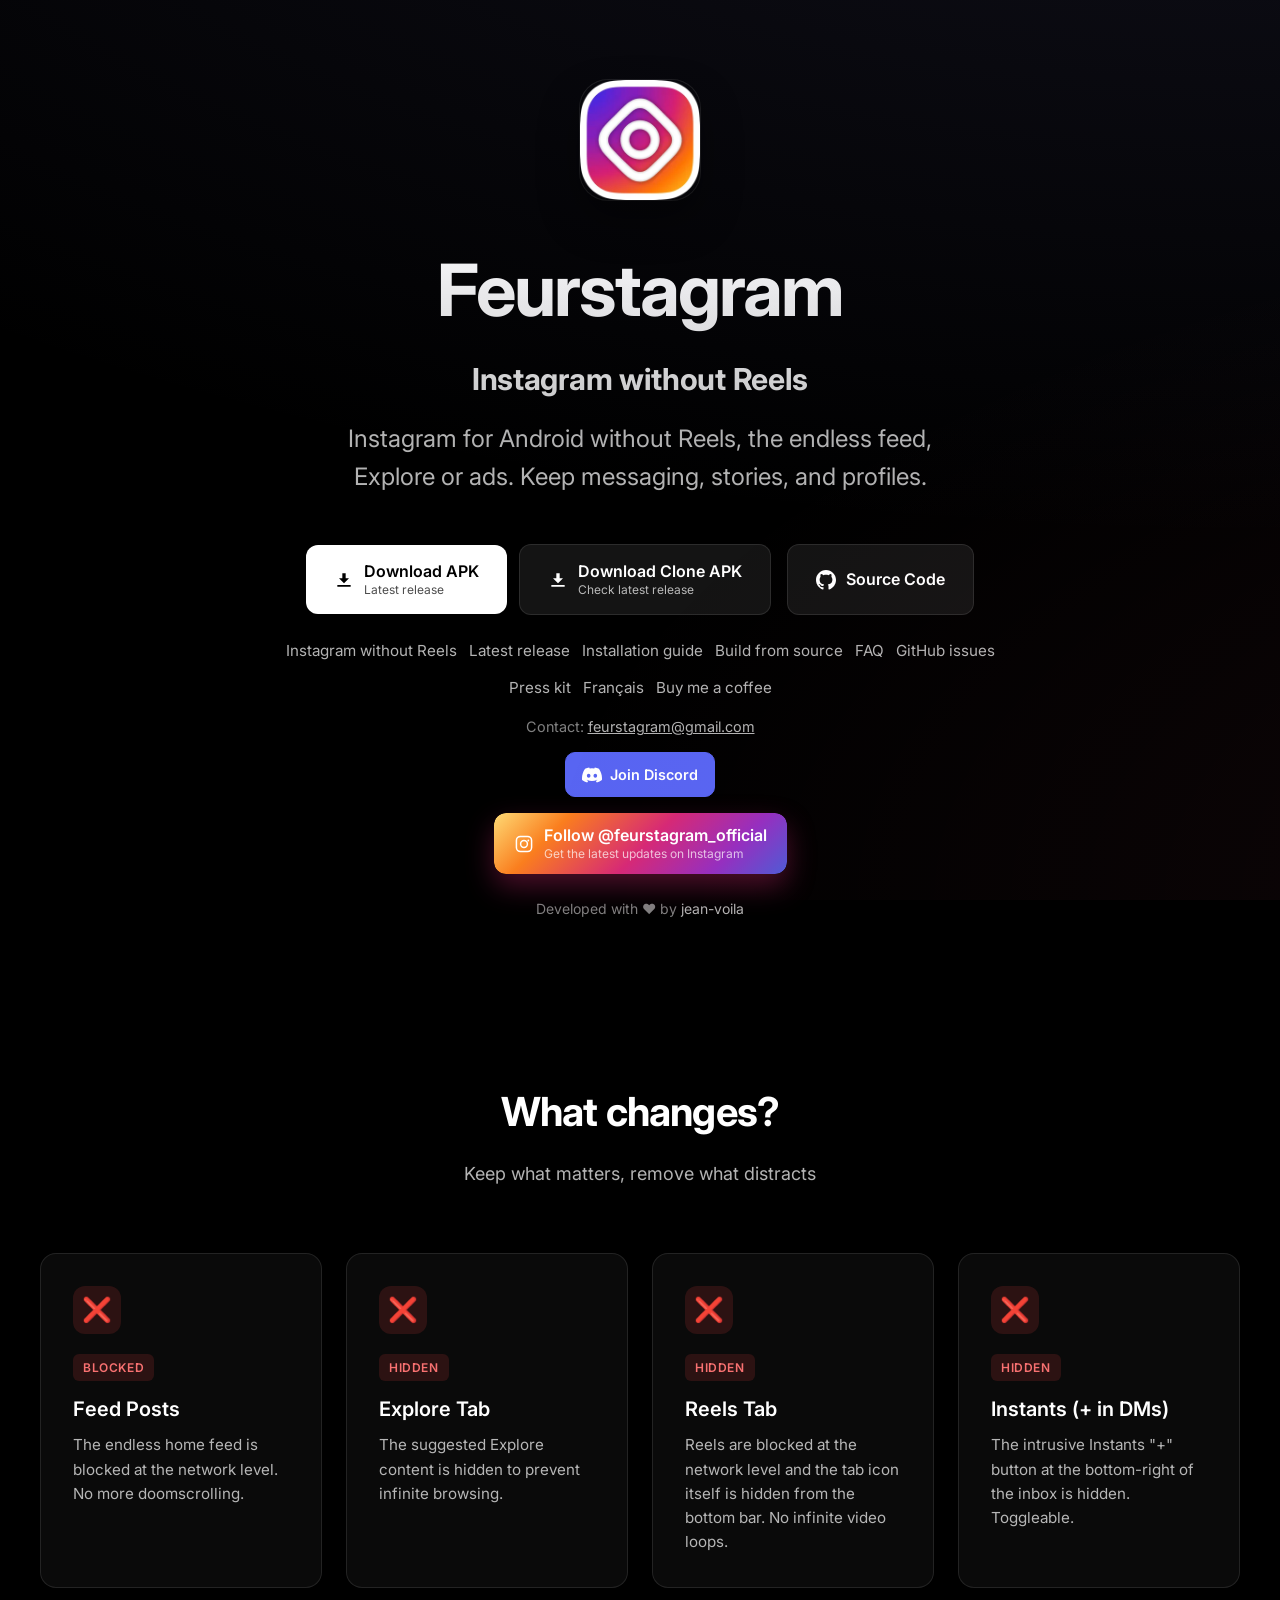
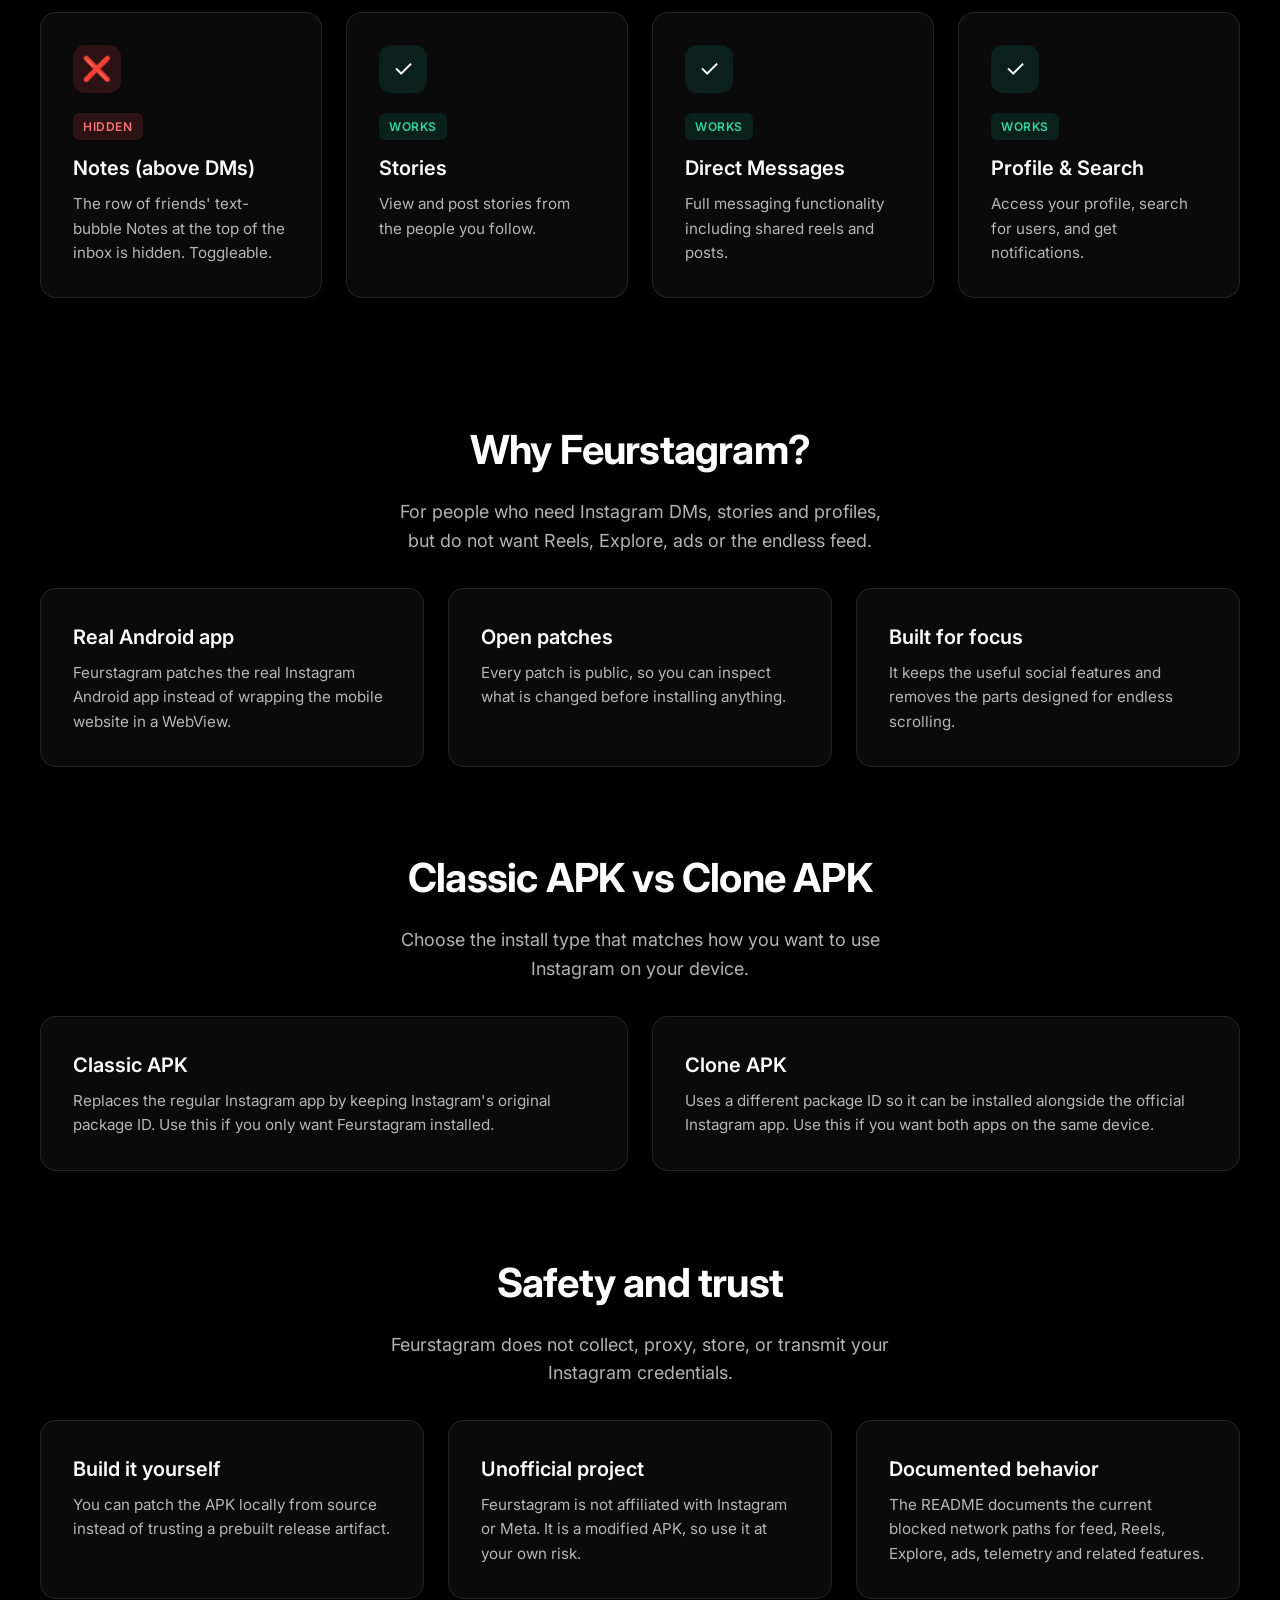
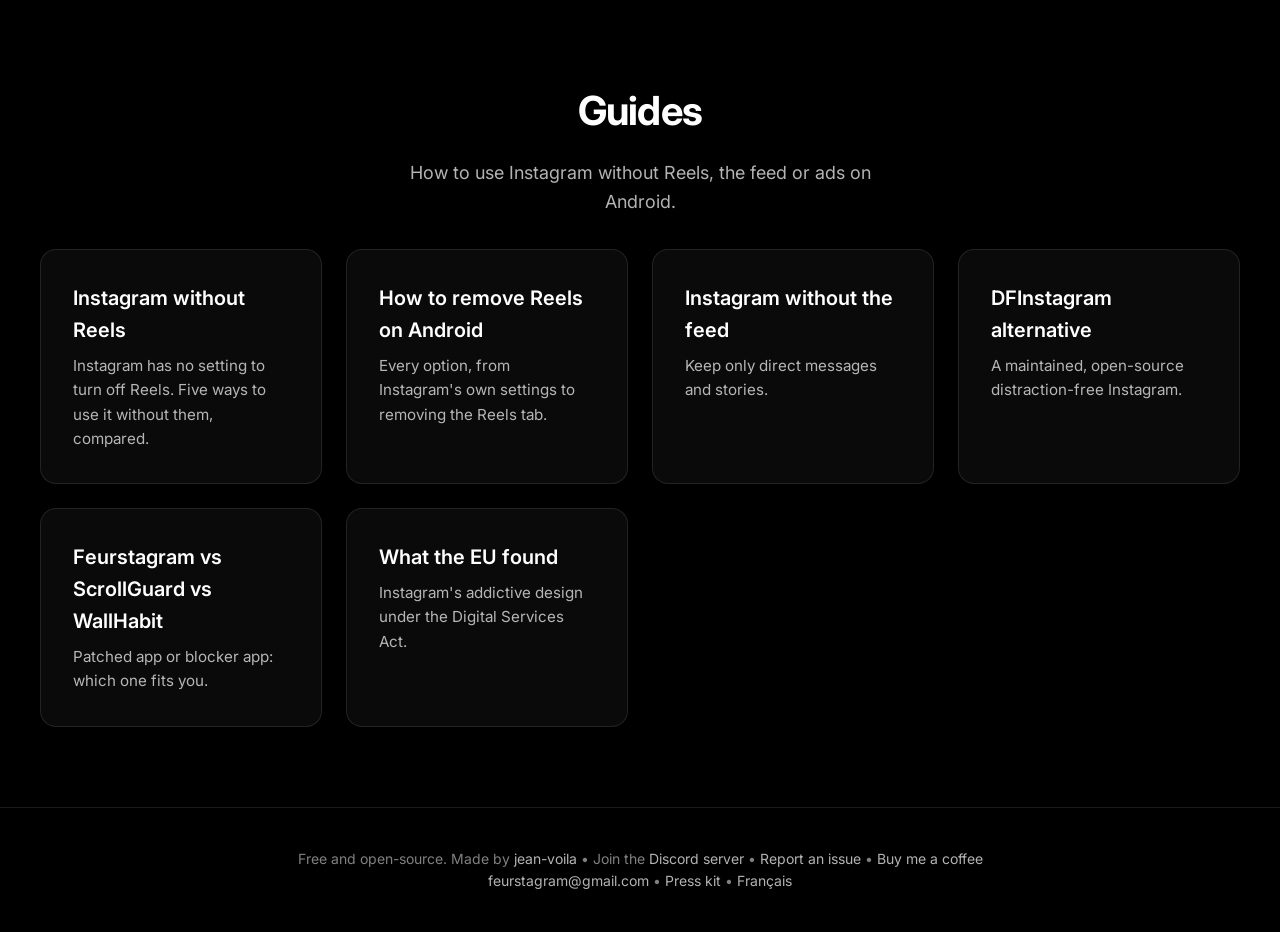
==== docs/index.html @ f508ad9d "Add a follow-the-official-account prompt after installs and updates, animate the opening of the sett" ====
<!DOCTYPE html>
<html lang="en">

<head>
    <!-- No analytics are loaded. Keep a local no-op so existing click handlers do not fail. -->
    <script>
        function gtag() { }
    </script>

    <meta charset="UTF-8">
    <meta name="viewport" content="width=device-width, initial-scale=1.0">
    <title>Feurstagram: Instagram without Reels, Feed or Ads (Android)</title>

    <!-- SEO Meta Tags -->
    <meta name="description"
        content="Feurstagram is Instagram without Reels for Android: a free, open-source app that removes Reels, the feed, Explore and ads while keeping DMs and stories.">
    <meta name="robots" content="index, follow, max-image-preview:large">
    <link rel="canonical" href="https://jean-voila.github.io/FeurStagram/">
    <link rel="alternate" hreflang="en" href="https://jean-voila.github.io/FeurStagram/">
    <link rel="alternate" hreflang="fr" href="https://jean-voila.github.io/FeurStagram/fr/">
    <link rel="alternate" hreflang="x-default" href="https://jean-voila.github.io/FeurStagram/">

    <!-- Open Graph / Facebook -->
    <meta property="og:type" content="website">
    <meta property="og:site_name" content="Feurstagram">
    <meta property="og:url" content="https://jean-voila.github.io/FeurStagram/">
    <meta property="og:title" content="Feurstagram: Instagram without Reels">
    <meta property="og:description"
        content="No Reels, no endless feed, no ads. Messages, stories and profiles stay. Free and open source for Android.">
    <meta property="og:image" content="https://jean-voila.github.io/FeurStagram/preview.png">
    <meta property="og:locale" content="en_US">
    <meta property="og:locale:alternate" content="fr_FR">

    <!-- Twitter -->
    <meta name="twitter:card" content="summary_large_image">
    <meta name="twitter:url" content="https://jean-voila.github.io/FeurStagram/">
    <meta name="twitter:title" content="Feurstagram: Instagram without Reels">
    <meta name="twitter:description"
        content="No Reels, no endless feed, no ads. Messages, stories and profiles stay. Free and open source for Android.">
    <meta name="twitter:image" content="https://jean-voila.github.io/FeurStagram/preview.png">

    <!-- Favicon -->
    <link rel="icon" type="image/png" href="assets/img/icon-256.png">
    <link rel="apple-touch-icon" href="assets/img/apple-touch-icon.png">
    <link rel="preload" as="image" href="assets/img/icon-256.webp" type="image/webp">

    <script type="application/ld+json">
    [{
        "@context": "https://schema.org",
        "@type": "SoftwareApplication",
        "name": "Feurstagram",
        "alternateName": "Instagram without Reels",
        "operatingSystem": "Android",
        "applicationCategory": "LifestyleApplication",
        "description": "Free, open-source patch for the official Instagram Android app that removes Reels, the home feed, Explore, suggested accounts, ads and telemetry while keeping direct messages, stories, search, profiles and notifications.",
        "license": "https://www.gnu.org/licenses/gpl-3.0.html",
        "isAccessibleForFree": true,
        "offers": { "@type": "Offer", "price": "0", "priceCurrency": "USD" },
        "downloadUrl": "https://github.com/jean-voila/FeurStagram/releases/latest",
        "screenshot": "https://jean-voila.github.io/FeurStagram/assets/img/after.png",
        "author": { "@type": "Person", "name": "jean-voila", "url": "https://github.com/jean-voila" },
        "sameAs": ["https://github.com/jean-voila/FeurStagram", "https://www.instagram.com/feurstagram_official/"]
    }, {
        "@context": "https://schema.org",
        "@type": "WebSite",
        "name": "Feurstagram",
        "url": "https://jean-voila.github.io/FeurStagram/",
        "inLanguage": "en"
    }, {
        "@context": "https://schema.org",
        "@type": "Organization",
        "name": "Feurstagram",
        "url": "https://jean-voila.github.io/FeurStagram/",
        "logo": "https://jean-voila.github.io/FeurStagram/app_icon.png",
        "email": "feurstagram@gmail.com",
        "sameAs": ["https://github.com/jean-voila/FeurStagram", "https://www.instagram.com/feurstagram_official/", "https://discord.gg/Z9QvMw8s76"]
    }]
    </script>

    <link rel="preconnect" href="https://fonts.googleapis.com">
    <link rel="preconnect" href="https://fonts.gstatic.com" crossorigin>
    <link href="https://fonts.googleapis.com/css2?family=Inter:wght@400;500;600;700&display=swap" rel="stylesheet">
    <style>
        :root {
            --bg-primary: #000000;
            --bg-secondary: #0a0a0a;
            --bg-tertiary: #141414;
            --text-primary: #ffffff;
            --text-secondary: rgba(255, 255, 255, 0.7);
            --text-tertiary: rgba(255, 255, 255, 0.5);
            --accent: #10a37f;
            --accent-hover: #1a7f64;
            --border: rgba(255, 255, 255, 0.1);
            --gradient-1: linear-gradient(135deg, #667eea 0%, #764ba2 100%);
            --gradient-2: linear-gradient(135deg, #f093fb 0%, #f5576c 100%);
        }

        * {
            margin: 0;
            padding: 0;
            box-sizing: border-box;
        }

        body {
            font-family: 'Inter', -apple-system, BlinkMacSystemFont, 'SF Pro Display', 'SF Pro Text', 'Helvetica Neue', sans-serif;
            background-color: var(--bg-primary);
            color: var(--text-primary);
            line-height: 1.6;
            min-height: 100vh;
            overflow-x: hidden;
        }

        /* Subtle animated gradient background */
        .bg-gradient {
            position: fixed;
            top: 0;
            left: 0;
            right: 0;
            bottom: 0;
            background:
                radial-gradient(ellipse 80% 50% at 50% -20%, rgba(120, 119, 198, 0.15), transparent),
                radial-gradient(ellipse 60% 40% at 80% 50%, rgba(255, 99, 132, 0.08), transparent),
                radial-gradient(ellipse 50% 30% at 20% 80%, rgba(16, 163, 127, 0.1), transparent);
            pointer-events: none;
            z-index: 0;
            animation: gradientMove 20s ease-in-out infinite;
            background-size: 200% 200%;
        }

        @keyframes gradientMove {

            0%,
            100% {
                background-position: 0% 0%;
                filter: hue-rotate(0deg);
            }

            25% {
                background-position: 100% 50%;
            }

            50% {
                background-position: 50% 100%;
                filter: hue-rotate(30deg);
            }

            75% {
                background-position: 0% 50%;
            }
        }

        .container {
            position: relative;
            z-index: 1;
            max-width: 1200px;
            margin: 0 auto;
            padding: 0 24px;
        }

        /* Hero Section */
        .hero {
            min-height: 100vh;
            display: flex;
            flex-direction: column;
            justify-content: center;
            align-items: center;
            text-align: center;
            padding: 80px 24px;
        }

        .app-icon {
            width: 120px;
            height: 120px;
            border-radius: 28px;
            margin-bottom: 32px;
            box-shadow:
                0 20px 40px rgba(0, 0, 0, 0.4),
                0 0 0 1px rgba(255, 255, 255, 0.1);
            cursor: pointer;
            will-change: transform;
            user-select: none;
            -webkit-user-drag: none;
            pointer-events: none;
        }

        .hero h1 {
            font-size: clamp(2.5rem, 8vw, 4.5rem);
            font-weight: 700;
            letter-spacing: -0.03em;
            margin-bottom: 16px;
            background: linear-gradient(180deg, #fff 0%, rgba(255, 255, 255, 0.8) 100%);
            -webkit-background-clip: text;
            -webkit-text-fill-color: transparent;
            background-clip: text;
        }

        .hero h1 .h1-sub {
            display: block;
            font-size: 0.42em;
            letter-spacing: -0.01em;
            margin-top: 8px;
        }

        .downloads-total {
            margin-top: 18px;
            color: var(--text-secondary);
            font-size: 0.95rem;
            font-variant-numeric: tabular-nums;
        }

        .downloads-total strong {
            color: var(--text-primary);
            font-weight: 600;
        }

        .guide-card {
            text-decoration: none;
            color: inherit;
            display: block;
        }

        .contact-line {
            margin-top: 14px;
            color: var(--text-tertiary);
            font-size: 0.9rem;
        }

        .contact-line a {
            color: var(--text-secondary);
        }

        .hero .tagline {
            font-size: clamp(1.1rem, 3vw, 1.5rem);
            color: var(--text-secondary);
            max-width: 600px;
            margin-bottom: 48px;
            font-weight: 400;
        }

        /* Buttons */
        .button-group {
            display: flex;
            gap: 16px;
            flex-wrap: wrap;
            justify-content: center;
        }

        .btn {
            display: inline-flex;
            align-items: center;
            gap: 10px;
            padding: 16px 28px;
            font-size: 1rem;
            font-weight: 600;
            text-decoration: none;
            border-radius: 12px;
            transition: all 0.2s ease;
            cursor: pointer;
            border: none;
            font-family: inherit;
        }

        .btn-primary {
            background: var(--text-primary);
            color: var(--bg-primary);
        }

        .btn-primary:hover {
            background: rgba(255, 255, 255, 0.9);
            transform: translateY(-2px);
            box-shadow: 0 8px 24px rgba(255, 255, 255, 0.15);
        }

        .btn-secondary {
            background: rgba(255, 255, 255, 0.08);
            color: var(--text-primary);
            border: 1px solid var(--border);
        }

        .btn-secondary:hover {
            background: rgba(255, 255, 255, 0.12);
            border-color: rgba(255, 255, 255, 0.2);
            transform: translateY(-2px);
        }

        .discord-cta {
            margin-top: 14px;
        }

        .btn-discord {
            background: #5865F2;
            color: #ffffff;
            border: 1px solid #5865F2;
            padding: 10px 16px;
            font-size: 0.9rem;
            border-radius: 10px;
            gap: 8px;
        }

        .btn-discord:hover {
            background: #4752c4;
            border-color: #4752c4;
            transform: translateY(-2px);
        }

        .btn-discord svg {
            width: 18px;
            height: 14px;
            display: block;
            flex-shrink: 0;
        }

        .updates-cta {
            margin-top: 16px;
            display: flex;
            justify-content: center;
        }

        .btn-instagram {
            background: transparent;
            color: #ffffff;
            border: none;
            box-shadow: 0 12px 28px rgba(214, 41, 118, 0.35);
            padding: 12px 20px;
            position: relative;
            overflow: hidden;
            isolation: isolate;
            -webkit-tap-highlight-color: transparent;
        }

        .btn-instagram::before {
            content: "";
            position: absolute;
            inset: 0;
            border-radius: inherit;
            background: linear-gradient(135deg, #feda75 0%, #fa7e1e 22%, #d62976 52%, #962fbf 78%, #4f5bd5 100%);
            z-index: -1;
        }

        .btn-instagram:hover {
            transform: translateY(-2px);
            box-shadow: 0 16px 32px rgba(214, 41, 118, 0.4);
        }

        .btn-instagram:hover::before {
            filter: brightness(1.06);
        }

        .btn-instagram svg {
            width: 18px;
            height: 18px;
            display: block;
            flex-shrink: 0;
        }

        .btn svg {
            width: 20px;
            height: 20px;
            flex-shrink: 0;
        }

        .btn-text {
            display: flex;
            flex-direction: column;
            align-items: flex-start;
            line-height: 1.3;
        }

        .btn-main {
            font-weight: 600;
        }

        .btn-meta {
            font-size: 0.75rem;
            opacity: 0.7;
            font-weight: 400;
        }

        .download-controls {
            display: inline-flex;
            align-items: center;
            gap: 12px;
            flex-wrap: wrap;
            justify-content: center;
        }

        .quick-links {
            display: flex;
            gap: 12px;
            flex-wrap: wrap;
            justify-content: center;
            margin-top: 24px;
            max-width: 760px;
        }

        .quick-links a {
            color: var(--text-secondary);
            text-decoration: none;
            border-bottom: 1px solid transparent;
            font-size: 0.95rem;
        }

        .quick-links a:hover {
            color: var(--text-primary);
            border-color: var(--text-primary);
        }

        .btn-disabled {
            opacity: 0.5;
            pointer-events: none;
            transform: none !important;
            box-shadow: none !important;
        }

        .developed-by {
            margin-top: 24px;
            color: var(--text-tertiary);
            font-size: 0.875rem;
        }

        .developed-by a {
            color: var(--text-secondary);
            text-decoration: none;
            transition: color 0.2s ease;
        }

        .developed-by a:hover {
            color: var(--text-primary);
        }

        /* Features Section */
        .features {
            padding: 80px 0 120px;
        }

        .section-header {
            text-align: center;
            margin-bottom: 64px;
        }

        .section-header h2 {
            font-size: clamp(1.75rem, 4vw, 2.5rem);
            font-weight: 700;
            letter-spacing: -0.02em;
            margin-bottom: 16px;
        }

        .section-header p {
            color: var(--text-secondary);
            font-size: 1.125rem;
            max-width: 500px;
            margin: 0 auto;
        }

        .features-grid {
            display: grid;
            grid-template-columns: repeat(auto-fit, minmax(280px, 1fr));
            gap: 24px;
        }

        .info-section {
            padding: 0 0 80px;
        }

        .info-section .section-header {
            margin-bottom: 32px;
        }

        .info-grid {
            display: grid;
            grid-template-columns: repeat(auto-fit, minmax(280px, 1fr));
            gap: 24px;
        }

        .feature-card {
            background: var(--bg-secondary);
            border: 1px solid var(--border);
            border-radius: 16px;
            padding: 32px;
            will-change: transform;
            cursor: default;
        }

        .feature-card:hover {
            background: var(--bg-tertiary);
            border-color: rgba(255, 255, 255, 0.15);
        }

        .feature-icon {
            width: 48px;
            height: 48px;
            border-radius: 12px;
            display: flex;
            align-items: center;
            justify-content: center;
            margin-bottom: 20px;
            font-size: 24px;
        }

        .feature-icon.blocked {
            background: rgba(239, 68, 68, 0.15);
        }

        .feature-icon.enabled {
            background: rgba(16, 163, 127, 0.15);
        }

        .feature-card h3 {
            font-size: 1.25rem;
            font-weight: 600;
            margin-bottom: 8px;
        }

        .feature-card p {
            color: var(--text-secondary);
            font-size: 0.95rem;
        }

        .status-badge {
            display: inline-flex;
            align-items: center;
            gap: 6px;
            padding: 4px 10px;
            border-radius: 6px;
            font-size: 0.75rem;
            font-weight: 600;
            text-transform: uppercase;
            letter-spacing: 0.05em;
            margin-bottom: 12px;
        }

        .status-badge.blocked {
            background: rgba(239, 68, 68, 0.15);
            color: #f87171;
        }

        .status-badge.enabled {
            background: rgba(16, 163, 127, 0.15);
            color: #34d399;
        }

        /* Footer */
        footer {
            padding: 40px 24px;
            text-align: center;
            border-top: 1px solid var(--border);
        }

        footer p {
            color: var(--text-tertiary);
            font-size: 0.875rem;
        }

        footer a {
            color: var(--text-secondary);
            text-decoration: none;
            transition: color 0.2s ease;
        }

        footer a:hover {
            color: var(--text-primary);
        }

        /* Responsive adjustments */
        @media (max-width: 640px) {
            .hero {
                padding: 60px 20px;
            }

            .app-icon {
                width: 96px;
                height: 96px;
                border-radius: 22px;
            }

            .button-group {
                flex-direction: column;
                width: 100%;
                max-width: 320px;
            }

            .btn {
                justify-content: center;
                width: 100%;
            }

            .discord-cta .btn-discord {
                width: auto;
            }

            .updates-cta .btn-instagram {
                width: 100%;
                max-width: 320px;
                justify-content: center;
            }

            .download-controls {
                width: 100%;
                flex-direction: column;
                align-items: stretch;
            }

            .quick-links {
                flex-direction: column;
                align-items: center;
            }

            .feature-card {
                padding: 24px;
            }
        }

        /* Smooth scroll */
        html {
            scroll-behavior: smooth;
        }

        /* Selection */
        ::selection {
            background: rgba(16, 163, 127, 0.3);
        }
    </style>
</head>

<body>
    <div class="bg-gradient"></div>

    <main>
        <section class="hero">
            <img src="assets/img/icon-256.webp" alt="Feurstagram icon" class="app-icon" width="120" height="120" draggable="false">
            <h1>Feurstagram<span class="h1-sub">Instagram without Reels</span></h1>
            <p class="tagline">Instagram for Android without Reels, the endless feed, Explore or ads. Keep messaging, stories, and profiles.</p>

            <div class="button-group">
                <div class="download-controls">
                    <a href="https://github.com/jean-voila/Feurstagram/releases/latest" class="btn btn-primary"
                        id="btn-download-standard" onclick="gtag('event', 'download_apk_standard'); return true;">
                        <svg xmlns="http://www.w3.org/2000/svg" viewBox="0 0 24 24" fill="currentColor">
                            <path d="M12 16l-6-6h4V4h4v6h4l-6 6zm-8 2h16v2H4v-2z" />
                        </svg>
                        <span class="btn-text">
                            <span class="btn-main">Download APK</span>
                            <span class="btn-meta" id="release-info-standard">Loading...</span>
                        </span>
                    </a>
                    <a href="https://github.com/jean-voila/Feurstagram/releases/latest" class="btn btn-secondary"
                        id="btn-download-clone" onclick="gtag('event', 'download_apk_clone'); return true;">
                        <svg xmlns="http://www.w3.org/2000/svg" viewBox="0 0 24 24" fill="currentColor">
                            <path d="M12 16l-6-6h4V4h4v6h4l-6 6zm-8 2h16v2H4v-2z" />
                        </svg>
                        <span class="btn-text">
                            <span class="btn-main">Download Clone APK</span>
                            <span class="btn-meta" id="release-info-clone">Loading...</span>
                        </span>
                    </a>
                </div>
                <a href="https://github.com/jean-voila/Feurstagram" class="btn btn-secondary" id="btn-source"
                    target="_blank" rel="noopener" onclick="gtag('event', 'view_source_code');">
                    <svg xmlns="http://www.w3.org/2000/svg" viewBox="0 0 24 24" fill="currentColor">
                        <path
                            d="M12 0c-6.626 0-12 5.373-12 12 0 5.302 3.438 9.8 8.207 11.387.599.111.793-.261.793-.577v-2.234c-3.338.726-4.033-1.416-4.033-1.416-.546-1.387-1.333-1.756-1.333-1.756-1.089-.745.083-.729.083-.729 1.205.084 1.839 1.237 1.839 1.237 1.07 1.834 2.807 1.304 3.492.997.107-.775.418-1.305.762-1.604-2.665-.305-5.467-1.334-5.467-5.931 0-1.311.469-2.381 1.236-3.221-.124-.303-.535-1.524.117-3.176 0 0 1.008-.322 3.301 1.23.957-.266 1.983-.399 3.003-.404 1.02.005 2.047.138 3.006.404 2.291-1.552 3.297-1.23 3.297-1.23.653 1.653.242 2.874.118 3.176.77.84 1.235 1.911 1.235 3.221 0 4.609-2.807 5.624-5.479 5.921.43.372.823 1.102.823 2.222v3.293c0 .319.192.694.801.576 4.765-1.589 8.199-6.086 8.199-11.386 0-6.627-5.373-12-12-12z" />
                    </svg>
                    Source Code
                </a>
            </div>
            <p class="downloads-total" data-downloads-wrap hidden><strong data-total-downloads></strong> downloads</p>
            <nav class="quick-links" aria-label="Project links">
                <a href="instagram-without-reels/">Instagram without Reels</a>
                <a href="https://github.com/jean-voila/Feurstagram/releases/latest">Latest release</a>
                <a href="https://github.com/jean-voila/Feurstagram/blob/main/docs/INSTALL.md">Installation guide</a>
                <a href="https://github.com/jean-voila/Feurstagram/blob/main/docs/BUILD_FROM_SOURCE.md">Build from source</a>
                <a href="https://github.com/jean-voila/Feurstagram/blob/main/docs/FAQ.md">FAQ</a>
                <a href="https://github.com/jean-voila/Feurstagram/issues">GitHub issues</a>
                <a href="press/">Press kit</a>
                <a href="fr/" hreflang="fr" lang="fr">Français</a>
                <a href="https://buymeacoffee.com/jean_voila" onclick="gtag('event', 'buy_me_a_coffee_nav');">Buy me a coffee</a>
            </nav>
            <p class="contact-line">Contact: <a href="mailto:feurstagram@gmail.com">feurstagram@gmail.com</a></p>
            <div class="discord-cta">
                <a href="https://discord.gg/Z9QvMw8s76" class="btn btn-discord" id="btn-discord" target="_blank"
                    rel="noopener" onclick="gtag('event', 'join_discord');">
                    <svg xmlns="http://www.w3.org/2000/svg" viewBox="0 0 127.14 96.36" fill="currentColor"
                        aria-hidden="true">
                        <path
                            d="M107.7,8.07A105.15,105.15,0,0,0,81.47,0a72.06,72.06,0,0,0-3.36,6.83A97.68,97.68,0,0,0,49,6.83,72.37,72.37,0,0,0,45.64,0,105.89,105.89,0,0,0,19.39,8.09C2.79,32.65-1.72,56.6.53,80.21h0A105.73,105.73,0,0,0,32.71,96.36,77.7,77.7,0,0,0,39.62,85.2a68.42,68.42,0,0,1-10.84-5.16c.91-.66,1.79-1.34,2.64-2a75.57,75.57,0,0,0,64.32,0c.85.7,1.73,1.38,2.64,2a68.68,68.68,0,0,1-10.86,5.17,77,77,0,0,0,6.92,11.14A105.25,105.25,0,0,0,126.61,80.2h0C129.25,52.84,122.09,29.11,107.7,8.07ZM42.45,65.69C36.18,65.69,31,59.93,31,52.86S36.06,40,42.45,40s11.6,5.78,11.49,12.85C53.94,59.93,48.84,65.69,42.45,65.69Zm42.24,0c-6.27,0-11.44-5.76-11.44-12.83S78.31,40,84.69,40s11.6,5.78,11.49,12.85C96.18,59.93,91.08,65.69,84.69,65.69Z" />
                    </svg>
                    Join Discord
                </a>
            </div>
            <div class="updates-cta">
                <a href="https://www.instagram.com/feurstagram_official/" class="btn btn-instagram"
                    id="btn-instagram-updates" target="_blank" rel="noopener"
                    onclick="gtag('event', 'follow_instagram_updates');">
                    <svg xmlns="http://www.w3.org/2000/svg" viewBox="0 0 24 24" fill="currentColor" aria-hidden="true">
                        <path
                            d="M7.75 2h8.5A5.75 5.75 0 0 1 22 7.75v8.5A5.75 5.75 0 0 1 16.25 22h-8.5A5.75 5.75 0 0 1 2 16.25v-8.5A5.75 5.75 0 0 1 7.75 2zm0 1.8A3.95 3.95 0 0 0 3.8 7.75v8.5a3.95 3.95 0 0 0 3.95 3.95h8.5a3.95 3.95 0 0 0 3.95-3.95v-8.5a3.95 3.95 0 0 0-3.95-3.95h-8.5zM12 7a5 5 0 1 1 0 10 5 5 0 0 1 0-10zm0 1.8a3.2 3.2 0 1 0 0 6.4 3.2 3.2 0 0 0 0-6.4zm5.15-2.15a1.1 1.1 0 1 1 0 2.2 1.1 1.1 0 0 1 0-2.2z" />
                    </svg>
                    <span class="btn-text">
                        <span class="btn-main">Follow @feurstagram_official</span>
                        <span class="btn-meta">Get the latest updates on Instagram</span>
                    </span>
                </a>
            </div>
            <p class="developed-by">Developed with ♥ by <a href="https://github.com/jean-voila" target="_blank" rel="noopener">jean-voila</a></p>
        </section>

        <section class="features container">
            <div class="section-header">
                <h2>What changes?</h2>
                <p>Keep what matters, remove what distracts</p>
            </div>

            <div class="features-grid">
                <div class="feature-card">
                    <div class="feature-icon blocked">❌</div>
                    <span class="status-badge blocked">Blocked</span>
                    <h3>Feed Posts</h3>
                    <p>The endless home feed is blocked at the network level. No more doomscrolling.</p>
                </div>

                <div class="feature-card">
                    <div class="feature-icon blocked">❌</div>
                    <span class="status-badge blocked">Hidden</span>
                    <h3>Explore Tab</h3>
                    <p>The suggested Explore content is hidden to prevent infinite browsing.</p>
                </div>

                <div class="feature-card">
                    <div class="feature-icon blocked">❌</div>
                    <span class="status-badge blocked">Hidden</span>
                    <h3>Reels Tab</h3>
                    <p>Reels are blocked at the network level and the tab icon itself is hidden from the bottom bar. No infinite video loops.</p>
                </div>

                <div class="feature-card">
                    <div class="feature-icon blocked">❌</div>
                    <span class="status-badge blocked">Hidden</span>
                    <h3>Instants (+ in DMs)</h3>
                    <p>The intrusive Instants "+" button at the bottom-right of the inbox is hidden. Toggleable.</p>
                </div>

                <div class="feature-card">
                    <div class="feature-icon blocked">❌</div>
                    <span class="status-badge blocked">Hidden</span>
                    <h3>Notes (above DMs)</h3>
                    <p>The row of friends' text-bubble Notes at the top of the inbox is hidden. Toggleable.</p>
                </div>

                <div class="feature-card">
                    <div class="feature-icon enabled">✓</div>
                    <span class="status-badge enabled">Works</span>
                    <h3>Stories</h3>
                    <p>View and post stories from the people you follow.</p>
                </div>

                <div class="feature-card">
                    <div class="feature-icon enabled">✓</div>
                    <span class="status-badge enabled">Works</span>
                    <h3>Direct Messages</h3>
                    <p>Full messaging functionality including shared reels and posts.</p>
                </div>

                <div class="feature-card">
                    <div class="feature-icon enabled">✓</div>
                    <span class="status-badge enabled">Works</span>
                    <h3>Profile & Search</h3>
                    <p>Access your profile, search for users, and get notifications.</p>
                </div>
            </div>
        </section>

        <section class="info-section container">
            <div class="section-header">
                <h2>Why Feurstagram?</h2>
                <p>For people who need Instagram DMs, stories and profiles, but do not want Reels, Explore, ads or the endless feed.</p>
            </div>

            <div class="info-grid">
                <div class="feature-card">
                    <h3>Real Android app</h3>
                    <p>Feurstagram patches the real Instagram Android app instead of wrapping the mobile website in a WebView.</p>
                </div>

                <div class="feature-card">
                    <h3>Open patches</h3>
                    <p>Every patch is public, so you can inspect what is changed before installing anything.</p>
                </div>

                <div class="feature-card">
                    <h3>Built for focus</h3>
                    <p>It keeps the useful social features and removes the parts designed for endless scrolling.</p>
                </div>
            </div>
        </section>

        <section class="info-section container">
            <div class="section-header">
                <h2>Classic APK vs Clone APK</h2>
                <p>Choose the install type that matches how you want to use Instagram on your device.</p>
            </div>

            <div class="info-grid">
                <div class="feature-card">
                    <h3>Classic APK</h3>
                    <p>Replaces the regular Instagram app by keeping Instagram's original package ID. Use this if you only want Feurstagram installed.</p>
                </div>

                <div class="feature-card">
                    <h3>Clone APK</h3>
                    <p>Uses a different package ID so it can be installed alongside the official Instagram app. Use this if you want both apps on the same device.</p>
                </div>
            </div>
        </section>

        <section class="info-section container">
            <div class="section-header">
                <h2>Safety and trust</h2>
                <p>Feurstagram does not collect, proxy, store, or transmit your Instagram credentials.</p>
            </div>

            <div class="info-grid">
                <div class="feature-card">
                    <h3>Build it yourself</h3>
                    <p>You can patch the APK locally from source instead of trusting a prebuilt release artifact.</p>
                </div>

                <div class="feature-card">
                    <h3>Unofficial project</h3>
                    <p>Feurstagram is not affiliated with Instagram or Meta. It is a modified APK, so use it at your own risk.</p>
                </div>

                <div class="feature-card">
                    <h3>Documented behavior</h3>
                    <p>The README documents the current blocked network paths for feed, Reels, Explore, ads, telemetry and related features.</p>
                </div>
            </div>
        </section>

        <section class="info-section container" aria-labelledby="guides-title">
            <div class="section-header">
                <h2 id="guides-title">Guides</h2>
                <p>How to use Instagram without Reels, the feed or ads on Android.</p>
            </div>

            <div class="info-grid">
                <a class="feature-card guide-card" href="instagram-without-reels/">
                    <h3>Instagram without Reels</h3>
                    <p>Instagram has no setting to turn off Reels. Five ways to use it without them, compared.</p>
                </a>
                <a class="feature-card guide-card" href="how-to-remove-reels-from-instagram-android/">
                    <h3>How to remove Reels on Android</h3>
                    <p>Every option, from Instagram's own settings to removing the Reels tab.</p>
                </a>
                <a class="feature-card guide-card" href="instagram-without-feed/">
                    <h3>Instagram without the feed</h3>
                    <p>Keep only direct messages and stories.</p>
                </a>
                <a class="feature-card guide-card" href="dfinstagram-alternative/">
                    <h3>DFInstagram alternative</h3>
                    <p>A maintained, open-source distraction-free Instagram.</p>
                </a>
                <a class="feature-card guide-card" href="feurstagram-vs-scrollguard-vs-wallhabit/">
                    <h3>Feurstagram vs ScrollGuard vs WallHabit</h3>
                    <p>Patched app or blocker app: which one fits you.</p>
                </a>
                <a class="feature-card guide-card" href="instagram-addictive-design-eu/">
                    <h3>What the EU found</h3>
                    <p>Instagram's addictive design under the Digital Services Act.</p>
                </a>
            </div>
        </section>
    </main>

    <footer>
        <p>
            Free and open-source. Made by <a href="https://github.com/jean-voila" target="_blank"
                rel="noopener">jean-voila</a> • Join the <a href="https://discord.gg/Z9QvMw8s76" target="_blank"
                rel="noopener" onclick="gtag('event', 'join_discord_footer');">Discord server</a> •
            <a href="https://github.com/jean-voila/Feurstagram/issues" target="_blank" rel="noopener">Report an issue</a> •
            <a href="https://buymeacoffee.com/jean_voila" target="_blank" rel="noopener"
                onclick="gtag('event', 'buy_me_a_coffee_footer');">Buy me a coffee</a>
        </p>
        <p>
            <a href="mailto:feurstagram@gmail.com">feurstagram@gmail.com</a> •
            <a href="press/">Press kit</a> •
            <a href="fr/" hreflang="fr" lang="fr">Français</a>
        </p>
    </footer>

    <script data-name="BMC-Widget" data-cfasync="false" src="https://cdnjs.buymeacoffee.com/1.0.0/widget.prod.min.js"
        data-id="jean_voila" data-description="Support me on Buy me a coffee!" data-message=""
        data-color="#FFDD00" data-position="Right" data-x_margin="18" data-y_margin="18"></script>

    <script src="assets/site.js"></script>
    <script>
        const FALLBACK_RELEASE_URL = 'https://github.com/jean-voila/Feurstagram/releases/latest';

        // 3D Tilt Effect
        function initTilt(element, intensity = 15) {
            element.style.transformStyle = 'preserve-3d';
            element.style.transition = 'transform 0.1s ease-out';

            element.addEventListener('mousemove', (e) => {
                const rect = element.getBoundingClientRect();
                const x = e.clientX - rect.left;
                const y = e.clientY - rect.top;
                const centerX = rect.width / 2;
                const centerY = rect.height / 2;

                const rotateX = ((y - centerY) / centerY) * -intensity;
                const rotateY = ((x - centerX) / centerX) * intensity;

                element.style.transform = `perspective(1000px) rotateX(${rotateX}deg) rotateY(${rotateY}deg) scale3d(1.02, 1.02, 1.02)`;
            });

            element.addEventListener('mouseleave', () => {
                element.style.transform = 'perspective(1000px) rotateX(0deg) rotateY(0deg) scale3d(1, 1, 1)';
            });
        }

        // Apply to feature cards
        document.querySelectorAll('.feature-card').forEach(card => {
            initTilt(card, 8);
        });

        let latestApkAssets = [];

        function getApkAssets(assets) {
            if (!Array.isArray(assets)) {
                return [];
            }

            return assets.filter((asset) => {
                if (!asset || typeof asset.name !== 'string') {
                    return false;
                }

                const lowerName = asset.name.toLowerCase();
                return lowerName.endsWith('.apk') || lowerName.endsWith('.apkm');
            });
        }

        function isCloneAsset(asset) {
            if (!asset || typeof asset.name !== 'string') {
                return false;
            }

            return /(^|[-_.])clone([-_.]|$)/i.test(asset.name);
        }

        function updateDownloadButtons() {
            const standardBtn = document.getElementById('btn-download-standard');
            const cloneBtn = document.getElementById('btn-download-clone');
            const releaseInfoStandard = document.getElementById('release-info-standard');
            const releaseInfoClone = document.getElementById('release-info-clone');
            if (!standardBtn || !cloneBtn) {
                return;
            }

            const cloneAsset = latestApkAssets.find((asset) => isCloneAsset(asset));
            const standardAsset = latestApkAssets.find((asset) => !isCloneAsset(asset)) || null;

            if (standardAsset) {
                standardBtn.href = standardAsset.browser_download_url;
                standardBtn.classList.remove('btn-disabled');
                standardBtn.setAttribute('aria-disabled', 'false');
            } else {
                standardBtn.href = FALLBACK_RELEASE_URL;
                standardBtn.classList.remove('btn-disabled');
                standardBtn.setAttribute('aria-disabled', 'false');
                if (releaseInfoStandard) {
                    releaseInfoStandard.textContent = 'Latest release';
                }
            }

            if (cloneAsset) {
                cloneBtn.href = cloneAsset.browser_download_url;
                cloneBtn.classList.remove('btn-disabled');
                cloneBtn.setAttribute('aria-disabled', 'false');
            } else {
                cloneBtn.href = FALLBACK_RELEASE_URL;
                cloneBtn.classList.remove('btn-disabled');
                cloneBtn.setAttribute('aria-disabled', 'false');
                if (releaseInfoClone) {
                    releaseInfoClone.textContent = 'Check latest release';
                }
            }
        }

        // Latest release, from the release list assets/site.js loads once per session
        // (the same request also gives the total download count).
        async function fetchLatestRelease() {
            try {
                const summary = await window.feurstagramReleases;
                const data = summary && summary.latest;
                if (!data) {
                    throw new Error('No published release');
                }

                const version = data.tag;
                const date = new Date(data.publishedAt);
                const formattedDate = date.toLocaleDateString('en-US', { month: 'short', day: 'numeric', year: 'numeric' });

                // Update button text
                const releaseInfoStandard = document.getElementById('release-info-standard');
                const releaseInfoClone = document.getElementById('release-info-clone');
                if (releaseInfoStandard) {
                    releaseInfoStandard.textContent = `${version} • ${formattedDate}`;
                }
                if (releaseInfoClone) {
                    releaseInfoClone.textContent = `${version} • Clone build`;
                }

                // Update download link to direct APK
                latestApkAssets = getApkAssets(data.assets.map((asset) => ({
                    name: asset.name,
                    browser_download_url: asset.url
                })));
                updateDownloadButtons();
            } catch (error) {
                const releaseInfoStandard = document.getElementById('release-info-standard');
                const releaseInfoClone = document.getElementById('release-info-clone');
                if (releaseInfoStandard) {
                    releaseInfoStandard.textContent = 'Latest version';
                }
                if (releaseInfoClone) {
                    releaseInfoClone.textContent = 'Clone build';
                }
                latestApkAssets = [];
                updateDownloadButtons();
            }
        }

        updateDownloadButtons();
        fetchLatestRelease();
    </script>
</body>

</html>
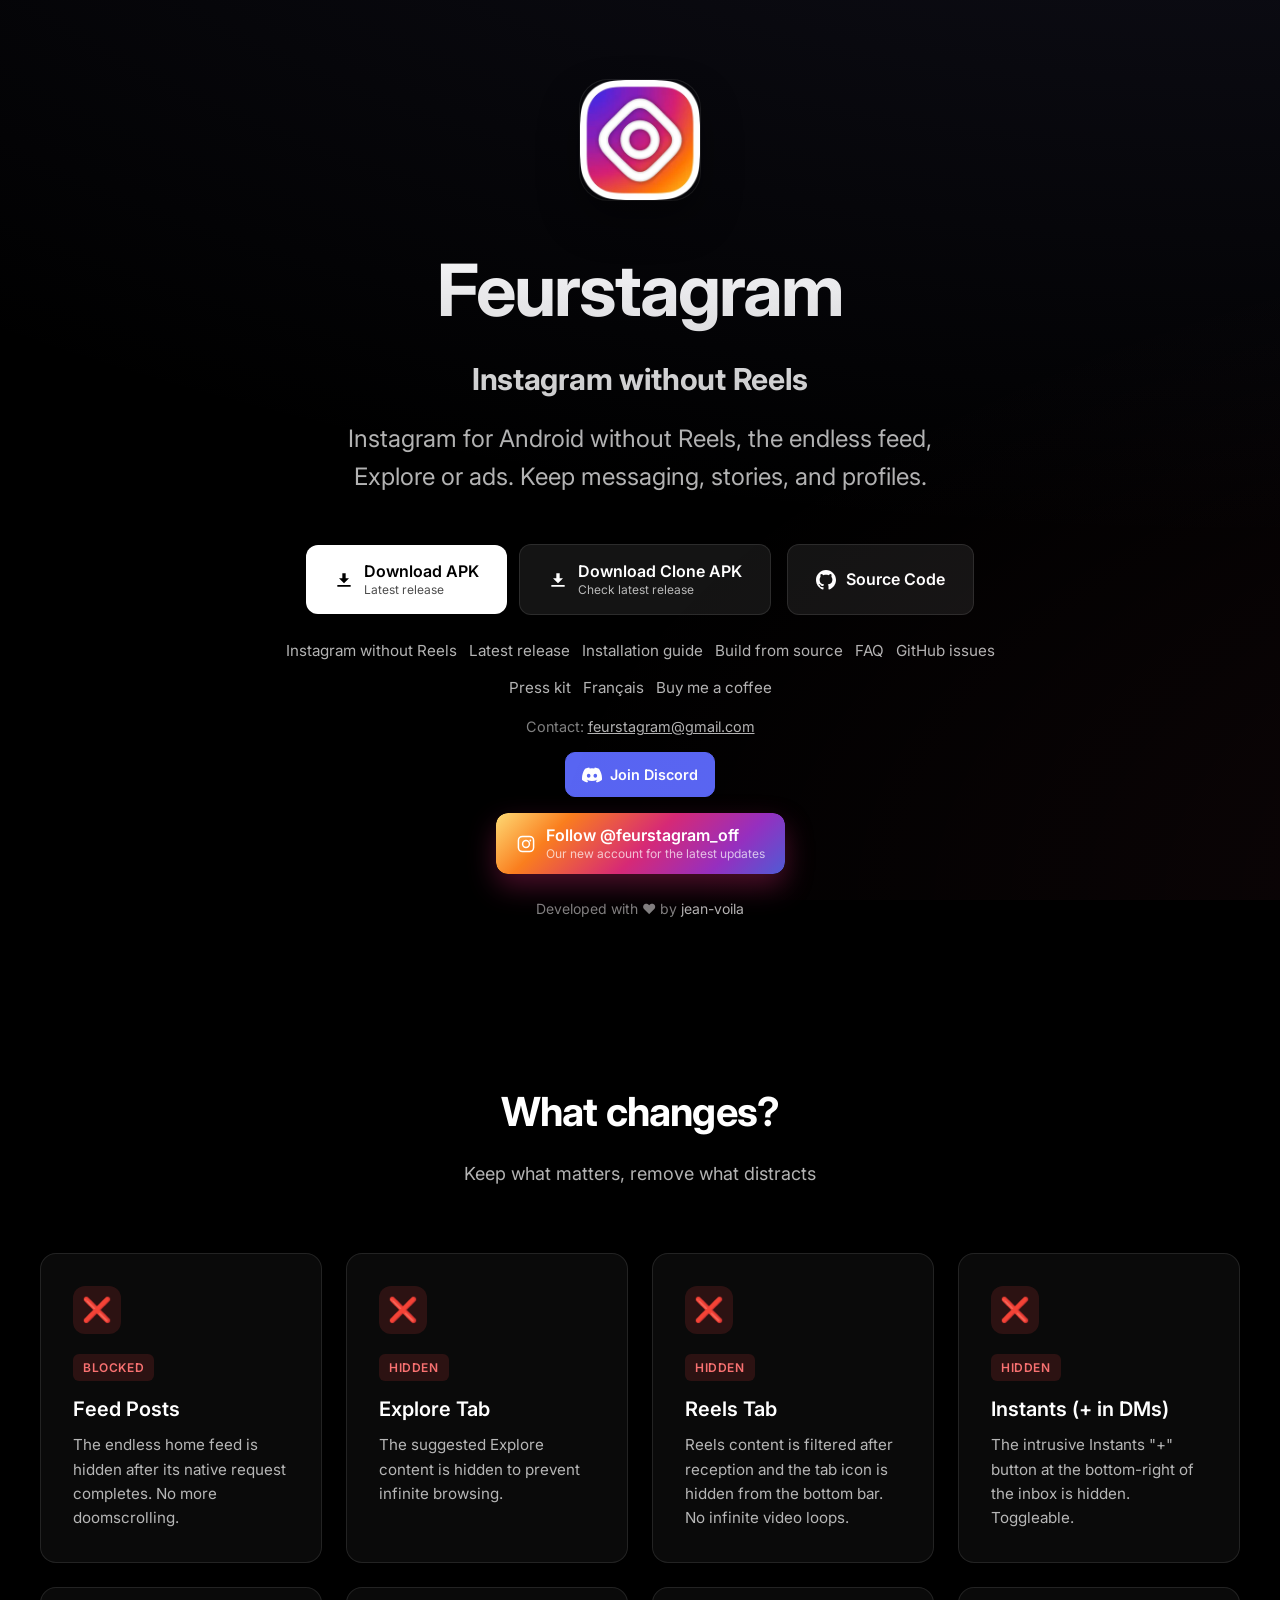
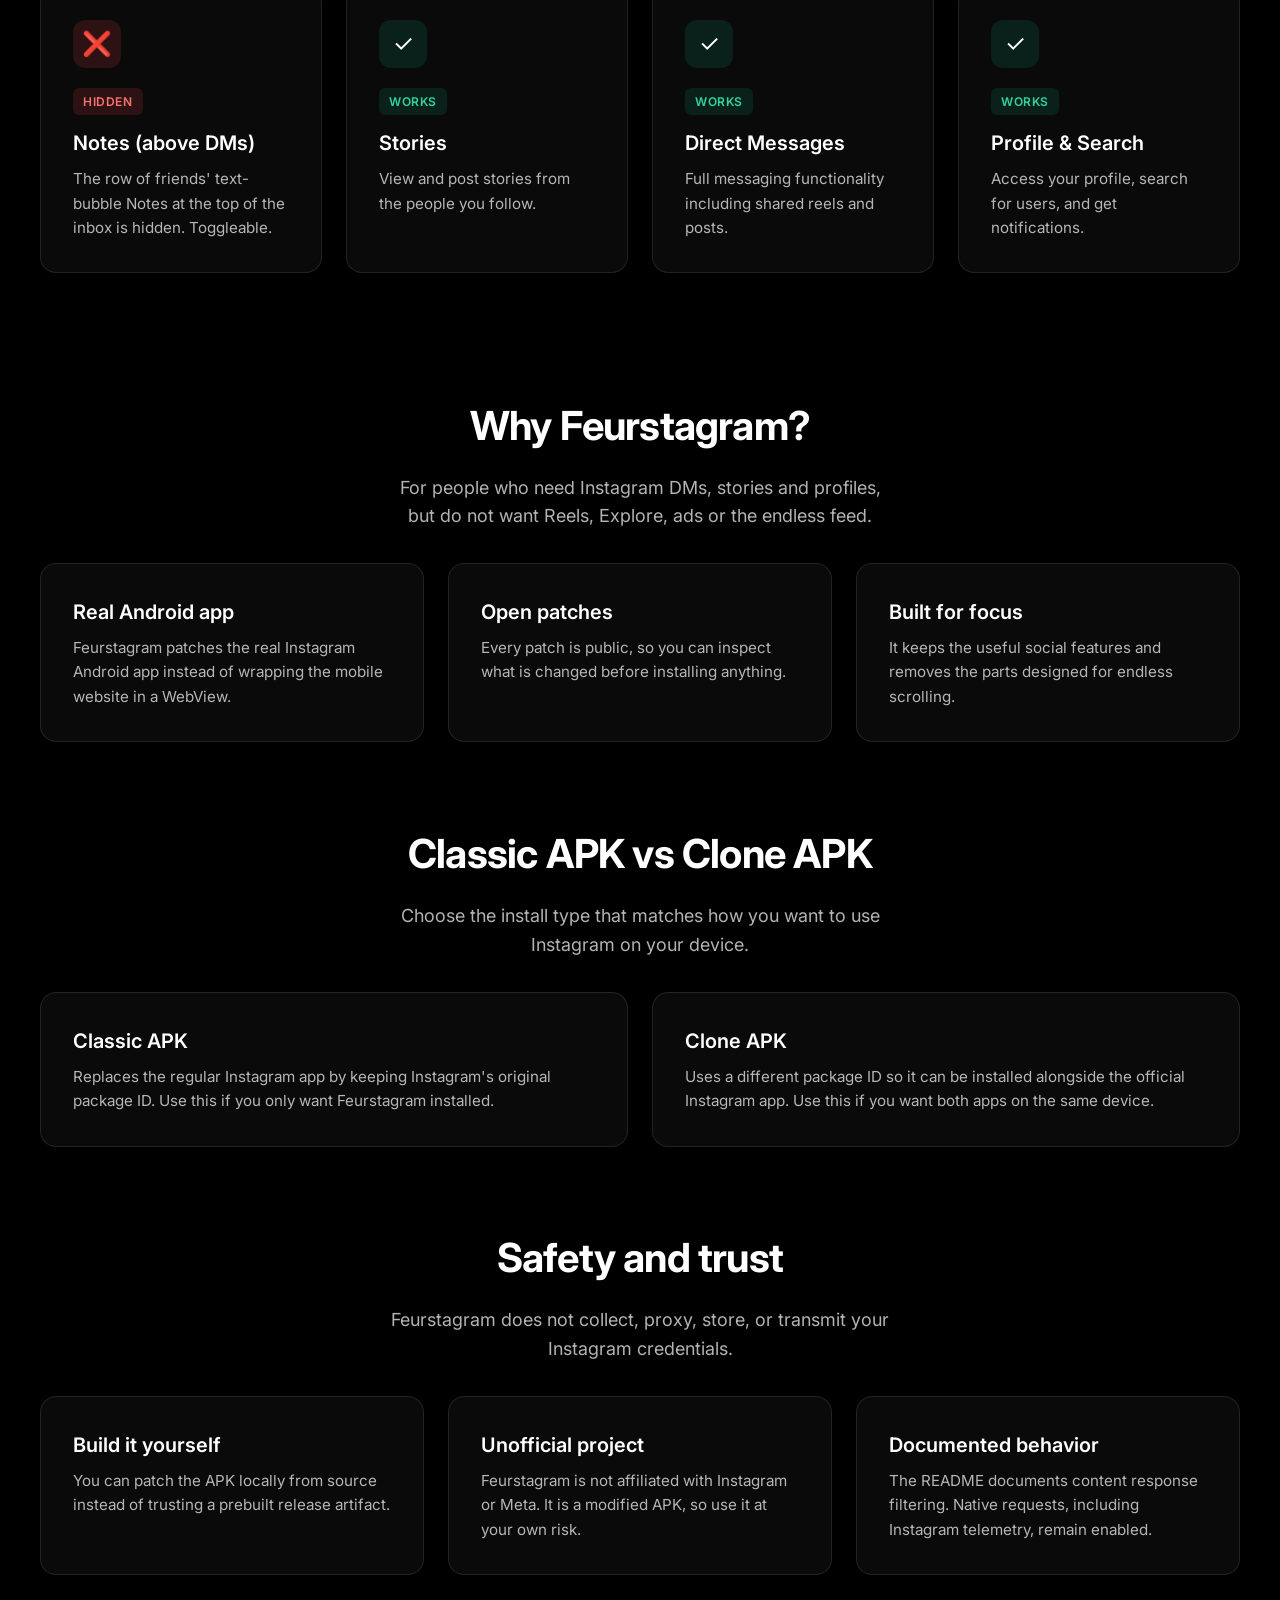
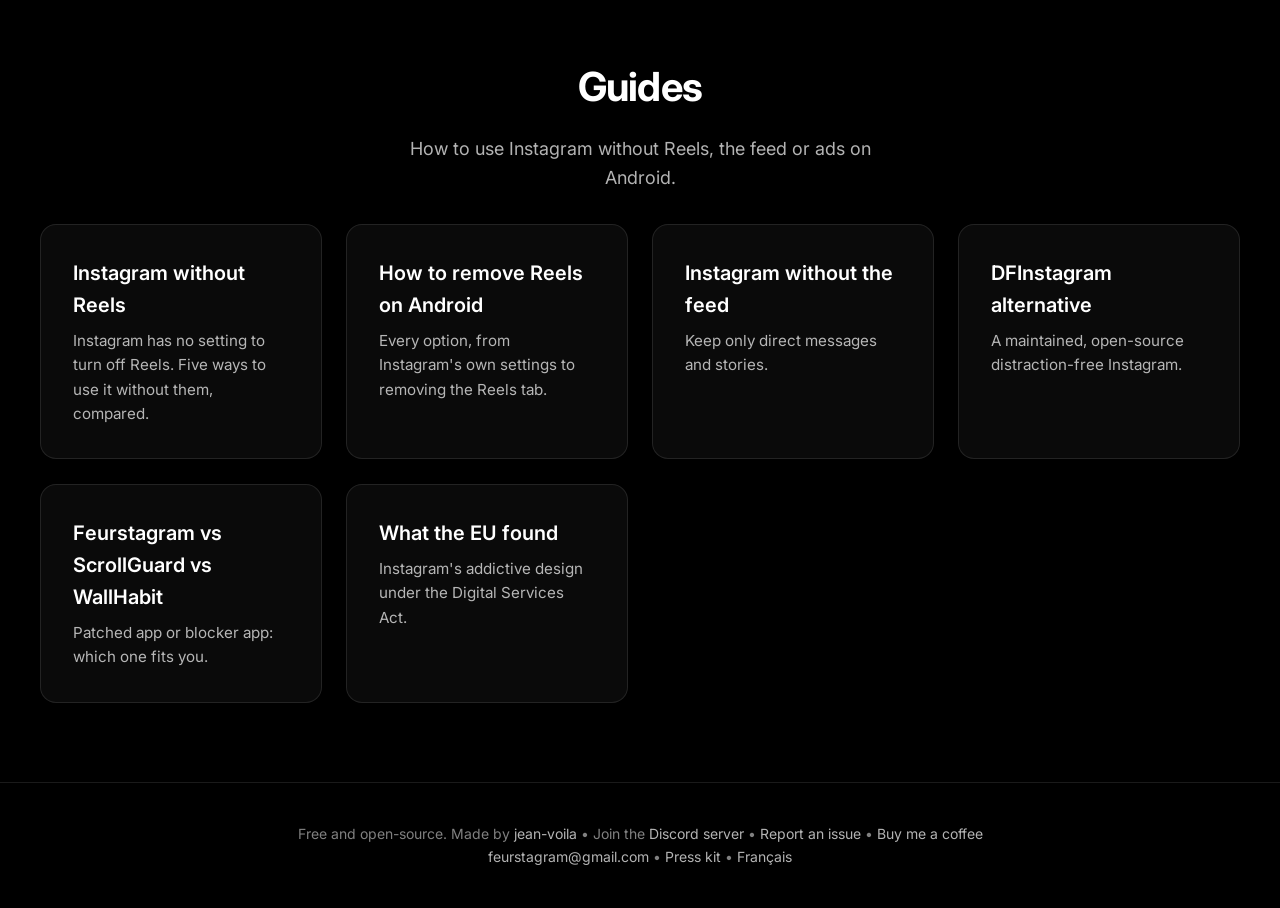
==== commit 75384126: "Preserve native requests and release v455-0-0-51-72-1" ====
--- a/docs/index.html
+++ b/docs/index.html
@@ -52,14 +52,14 @@
         "alternateName": "Instagram without Reels",
         "operatingSystem": "Android",
         "applicationCategory": "LifestyleApplication",
-        "description": "Free, open-source patch for the official Instagram Android app that removes Reels, the home feed, Explore, suggested accounts, ads and telemetry while keeping direct messages, stories, search, profiles and notifications.",
+        "description": "Free, open-source patch for the official Instagram Android app that removes Reels, the home feed, Explore, suggested accounts, ads while keeping direct messages, stories, search, profiles and notifications.",
         "license": "https://www.gnu.org/licenses/gpl-3.0.html",
         "isAccessibleForFree": true,
         "offers": { "@type": "Offer", "price": "0", "priceCurrency": "USD" },
         "downloadUrl": "https://github.com/jean-voila/FeurStagram/releases/latest",
         "screenshot": "https://jean-voila.github.io/FeurStagram/assets/img/after.png",
         "author": { "@type": "Person", "name": "jean-voila", "url": "https://github.com/jean-voila" },
-        "sameAs": ["https://github.com/jean-voila/FeurStagram", "https://www.instagram.com/feurstagram_official/"]
+        "sameAs": ["https://github.com/jean-voila/FeurStagram", "https://www.instagram.com/feurstagram_off/"]
     }, {
         "@context": "https://schema.org",
         "@type": "WebSite",
@@ -73,7 +73,7 @@
         "url": "https://jean-voila.github.io/FeurStagram/",
         "logo": "https://jean-voila.github.io/FeurStagram/app_icon.png",
         "email": "feurstagram@gmail.com",
-        "sameAs": ["https://github.com/jean-voila/FeurStagram", "https://www.instagram.com/feurstagram_official/", "https://discord.gg/Z9QvMw8s76"]
+        "sameAs": ["https://github.com/jean-voila/FeurStagram", "https://www.instagram.com/feurstagram_off/", "https://discord.gg/Z9QvMw8s76"]
     }]
     </script>
 
@@ -688,7 +688,7 @@
                 </a>
             </div>
             <div class="updates-cta">
-                <a href="https://www.instagram.com/feurstagram_official/" class="btn btn-instagram"
+                <a href="https://www.instagram.com/feurstagram_off/" class="btn btn-instagram"
                     id="btn-instagram-updates" target="_blank" rel="noopener"
                     onclick="gtag('event', 'follow_instagram_updates');">
                     <svg xmlns="http://www.w3.org/2000/svg" viewBox="0 0 24 24" fill="currentColor" aria-hidden="true">
@@ -696,8 +696,8 @@
                             d="M7.75 2h8.5A5.75 5.75 0 0 1 22 7.75v8.5A5.75 5.75 0 0 1 16.25 22h-8.5A5.75 5.75 0 0 1 2 16.25v-8.5A5.75 5.75 0 0 1 7.75 2zm0 1.8A3.95 3.95 0 0 0 3.8 7.75v8.5a3.95 3.95 0 0 0 3.95 3.95h8.5a3.95 3.95 0 0 0 3.95-3.95v-8.5a3.95 3.95 0 0 0-3.95-3.95h-8.5zM12 7a5 5 0 1 1 0 10 5 5 0 0 1 0-10zm0 1.8a3.2 3.2 0 1 0 0 6.4 3.2 3.2 0 0 0 0-6.4zm5.15-2.15a1.1 1.1 0 1 1 0 2.2 1.1 1.1 0 0 1 0-2.2z" />
                     </svg>
                     <span class="btn-text">
-                        <span class="btn-main">Follow @feurstagram_official</span>
-                        <span class="btn-meta">Get the latest updates on Instagram</span>
+                        <span class="btn-main">Follow @feurstagram_off</span>
+                        <span class="btn-meta">Our new account for the latest updates</span>
                     </span>
                 </a>
             </div>
@@ -715,7 +715,7 @@
                     <div class="feature-icon blocked">❌</div>
                     <span class="status-badge blocked">Blocked</span>
                     <h3>Feed Posts</h3>
-                    <p>The endless home feed is blocked at the network level. No more doomscrolling.</p>
+                    <p>The endless home feed is hidden after its native request completes. No more doomscrolling.</p>
                 </div>
 
                 <div class="feature-card">
@@ -729,7 +729,7 @@
                     <div class="feature-icon blocked">❌</div>
                     <span class="status-badge blocked">Hidden</span>
                     <h3>Reels Tab</h3>
-                    <p>Reels are blocked at the network level and the tab icon itself is hidden from the bottom bar. No infinite video loops.</p>
+                    <p>Reels content is filtered after reception and the tab icon is hidden from the bottom bar. No infinite video loops.</p>
                 </div>
 
                 <div class="feature-card">
@@ -831,7 +831,7 @@
 
                 <div class="feature-card">
                     <h3>Documented behavior</h3>
-                    <p>The README documents the current blocked network paths for feed, Reels, Explore, ads, telemetry and related features.</p>
+                    <p>The README documents content response filtering. Native requests, including Instagram telemetry, remain enabled.</p>
                 </div>
             </div>
         </section>
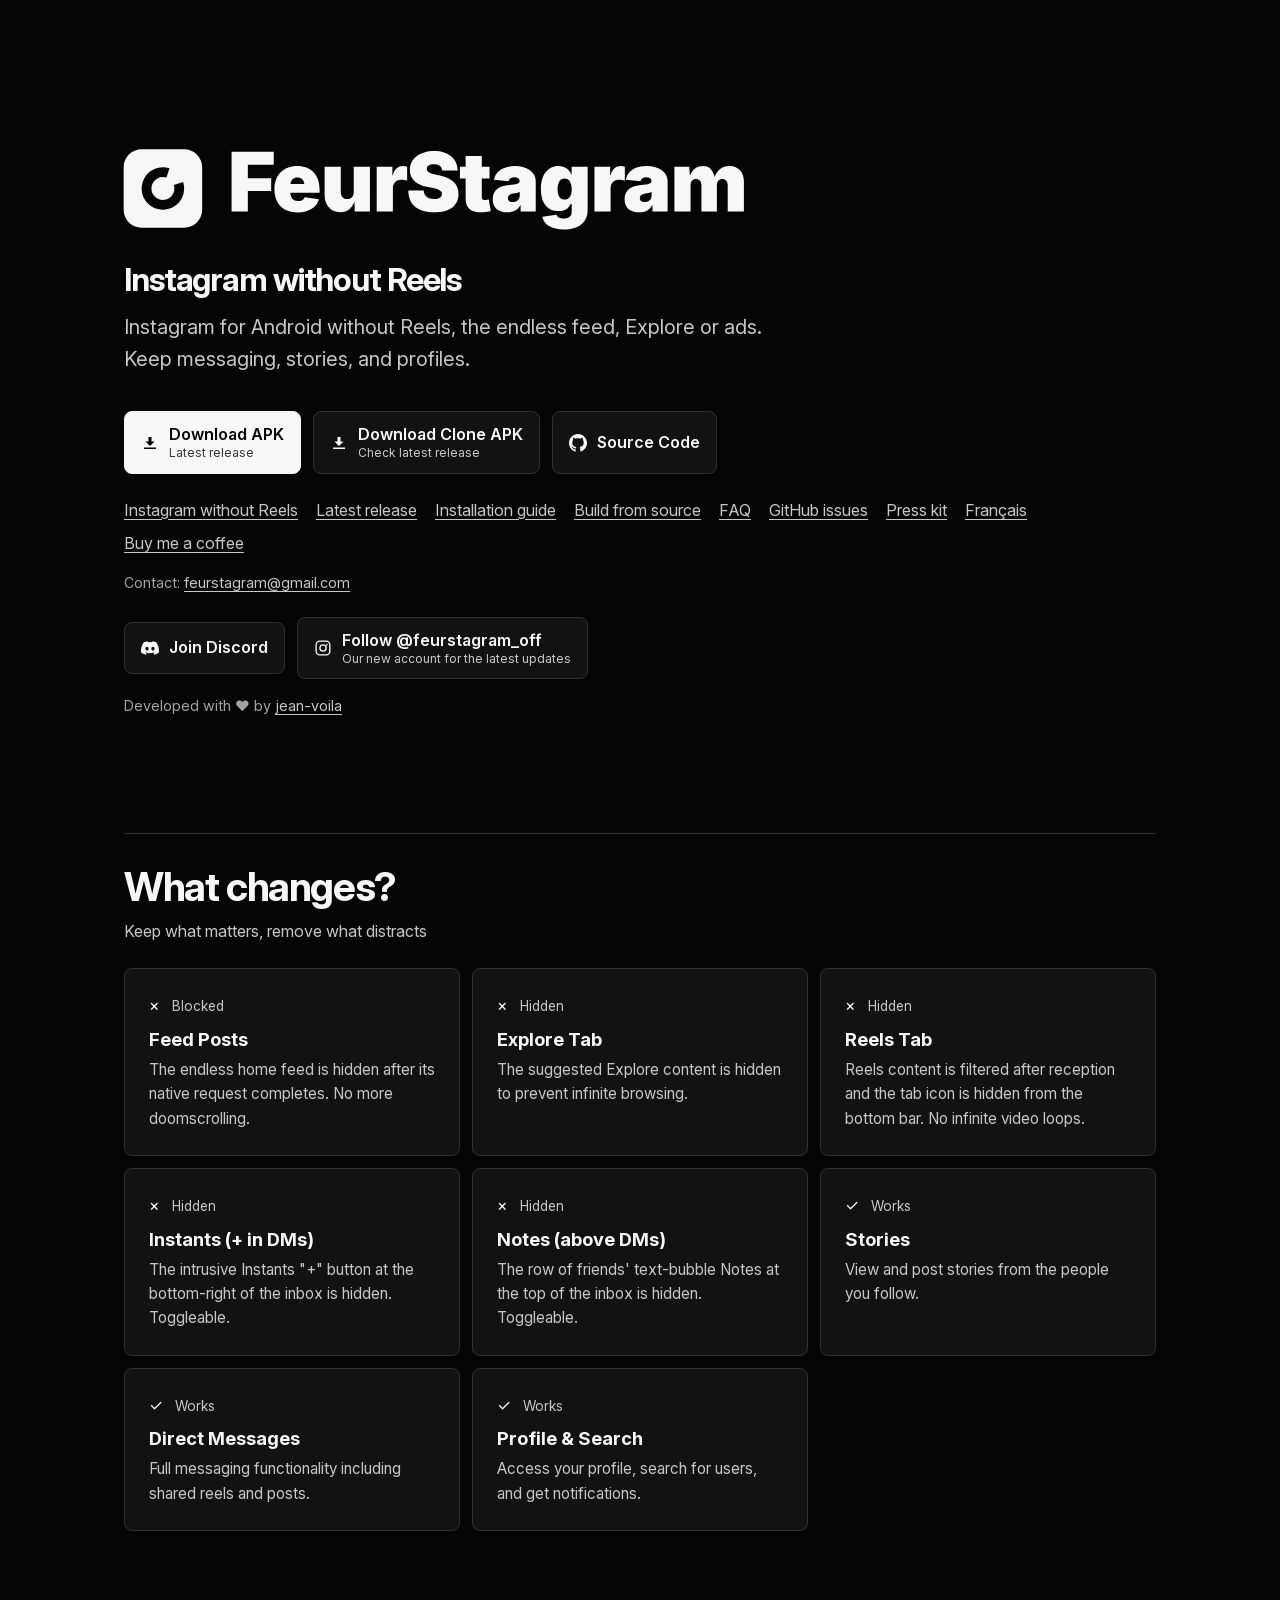
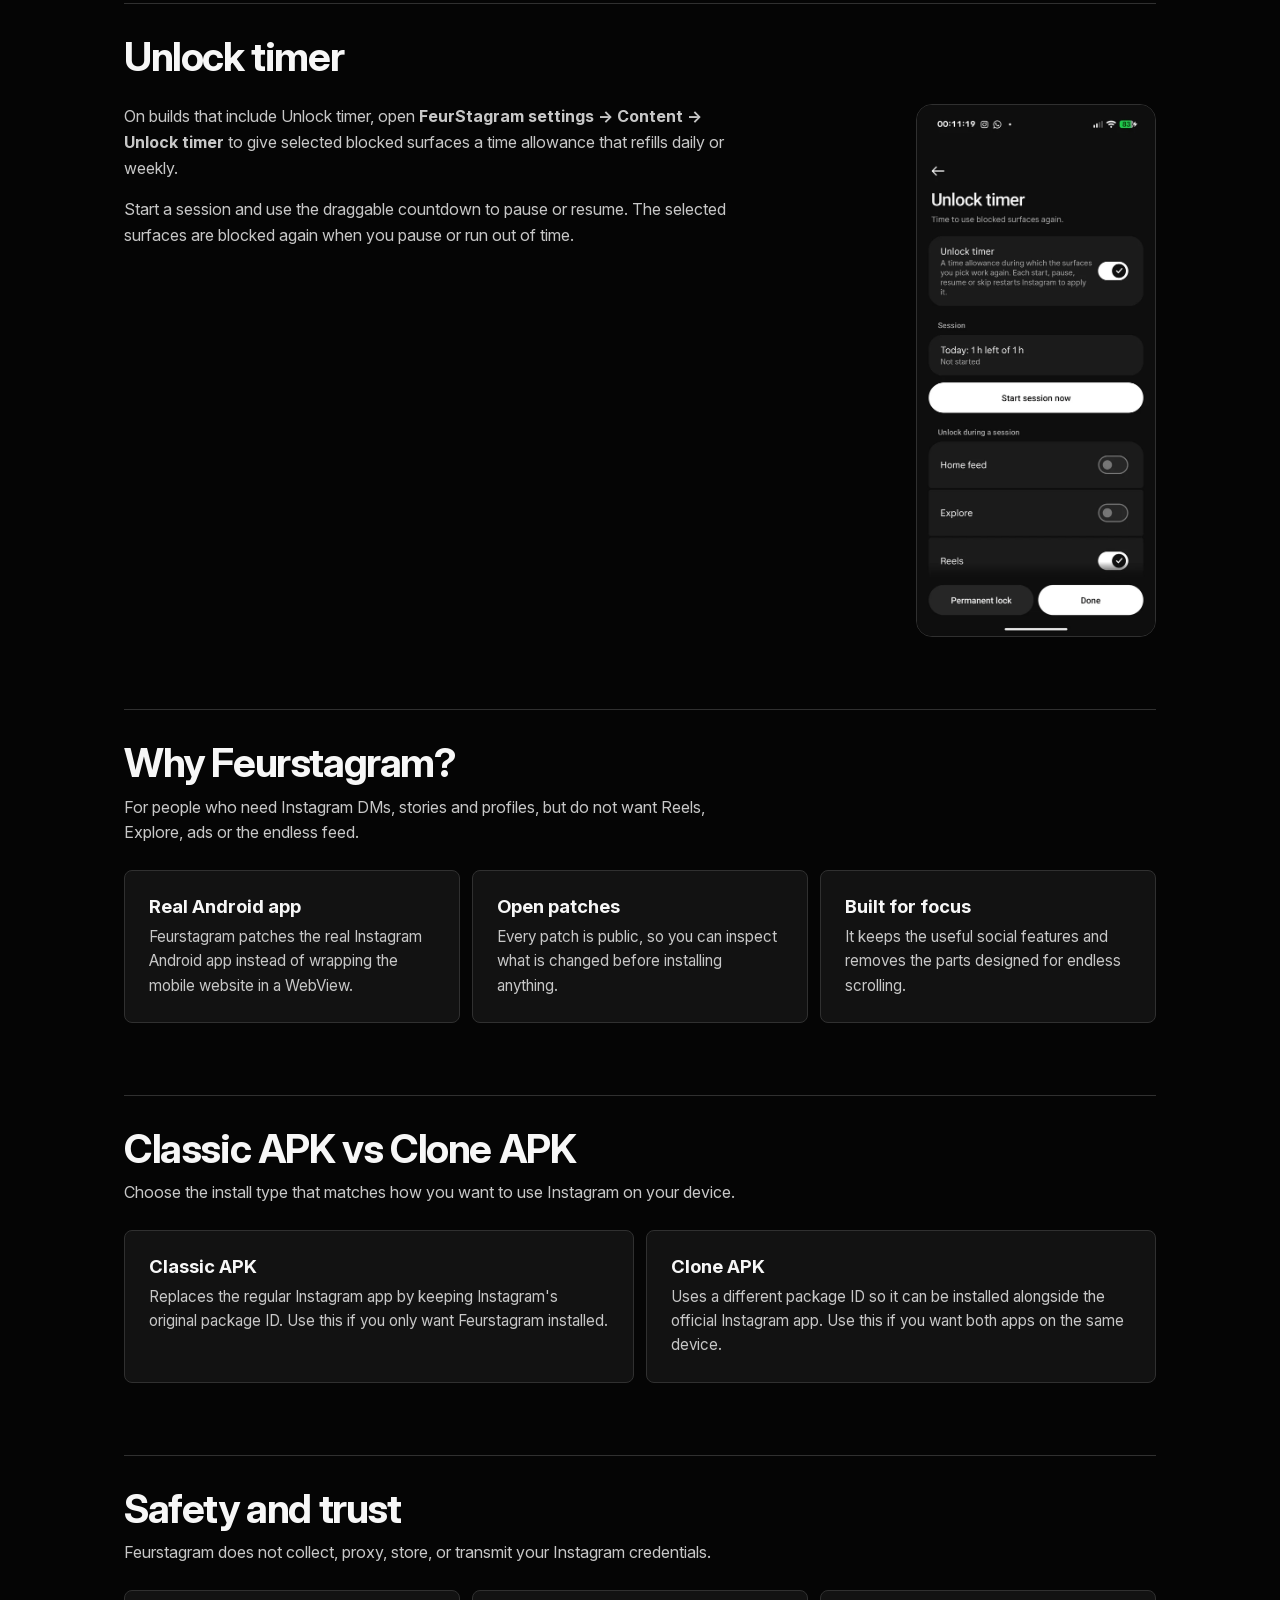
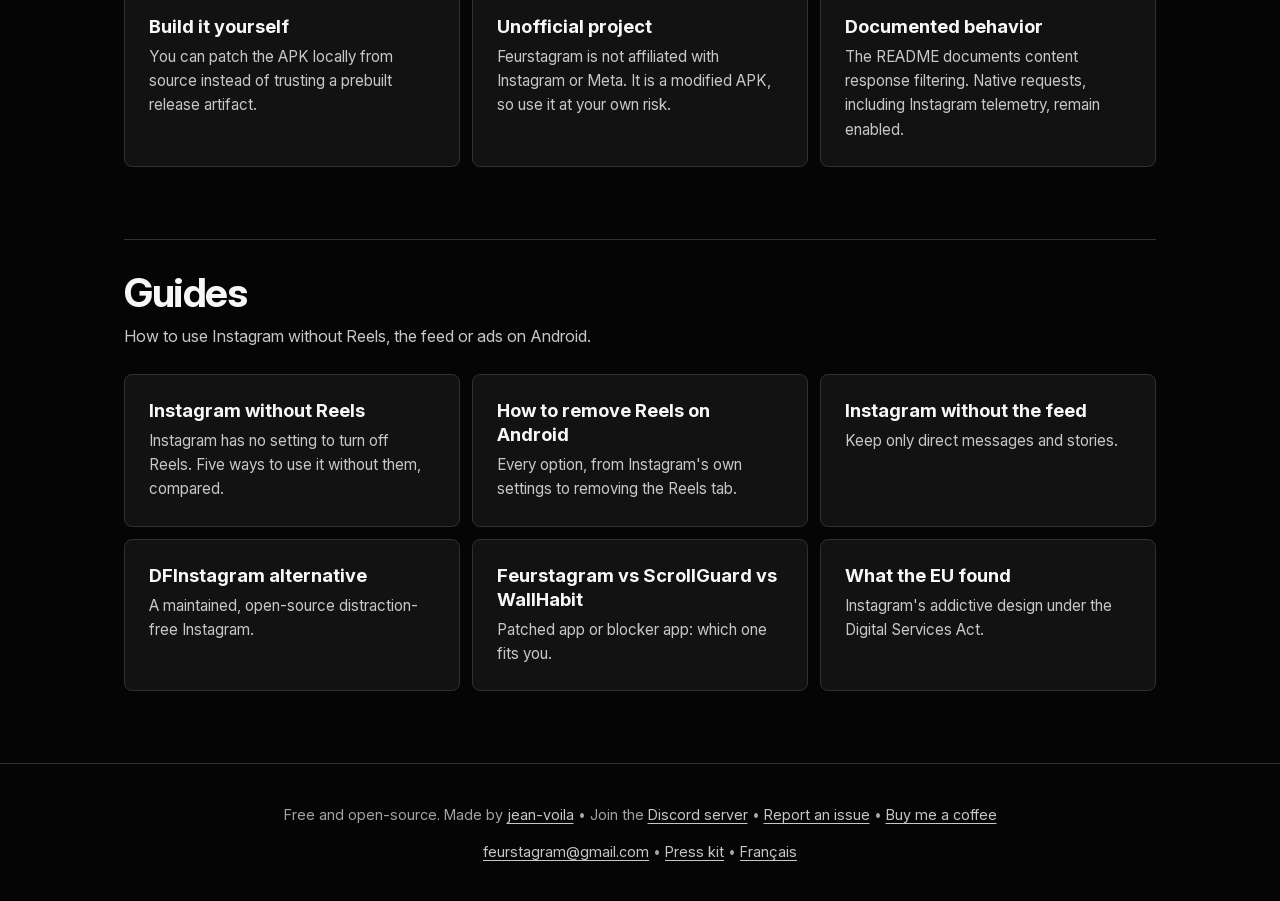
==== commit 7a36b607: "Rebrand FeurStagram and refresh its documentation" ====
--- a/docs/index.html
+++ b/docs/index.html
@@ -27,7 +27,11 @@
     <meta property="og:title" content="Feurstagram: Instagram without Reels">
     <meta property="og:description"
         content="No Reels, no endless feed, no ads. Messages, stories and profiles stay. Free and open source for Android.">
-    <meta property="og:image" content="https://jean-voila.github.io/FeurStagram/preview.png">
+    <meta property="og:image" content="https://jean-voila.github.io/FeurStagram/assets/brand/open-graph.png">
+    <meta property="og:image:type" content="image/png">
+    <meta property="og:image:width" content="1200">
+    <meta property="og:image:height" content="630">
+    <meta property="og:image:alt" content="FeurStagram logo on a dark background">
     <meta property="og:locale" content="en_US">
     <meta property="og:locale:alternate" content="fr_FR">
 
@@ -37,12 +41,13 @@
     <meta name="twitter:title" content="Feurstagram: Instagram without Reels">
     <meta name="twitter:description"
         content="No Reels, no endless feed, no ads. Messages, stories and profiles stay. Free and open source for Android.">
-    <meta name="twitter:image" content="https://jean-voila.github.io/FeurStagram/preview.png">
+    <meta name="twitter:image" content="https://jean-voila.github.io/FeurStagram/assets/brand/open-graph.png">
+    <meta name="twitter:image:alt" content="FeurStagram logo on a dark background">
 
     <!-- Favicon -->
-    <link rel="icon" type="image/png" href="assets/img/icon-256.png">
-    <link rel="apple-touch-icon" href="assets/img/apple-touch-icon.png">
-    <link rel="preload" as="image" href="assets/img/icon-256.webp" type="image/webp">
+    <link rel="icon" sizes="16x16 32x32 48x48" href="assets/brand/favicon.ico">
+    <link rel="icon" type="image/svg+xml" sizes="any" href="assets/brand/favicon.svg">
+    <link rel="apple-touch-icon" sizes="180x180" href="assets/brand/apple-touch-icon.png">
 
     <script type="application/ld+json">
     [{
@@ -71,564 +76,23 @@
         "@type": "Organization",
         "name": "Feurstagram",
         "url": "https://jean-voila.github.io/FeurStagram/",
-        "logo": "https://jean-voila.github.io/FeurStagram/app_icon.png",
+        "logo": "https://jean-voila.github.io/FeurStagram/assets/brand/app-icon-256.png",
         "email": "feurstagram@gmail.com",
         "sameAs": ["https://github.com/jean-voila/FeurStagram", "https://www.instagram.com/feurstagram_off/", "https://discord.gg/Z9QvMw8s76"]
     }]
     </script>
 
-    <link rel="preconnect" href="https://fonts.googleapis.com">
-    <link rel="preconnect" href="https://fonts.gstatic.com" crossorigin>
-    <link href="https://fonts.googleapis.com/css2?family=Inter:wght@400;500;600;700&display=swap" rel="stylesheet">
-    <style>
-        :root {
-            --bg-primary: #000000;
-            --bg-secondary: #0a0a0a;
-            --bg-tertiary: #141414;
-            --text-primary: #ffffff;
-            --text-secondary: rgba(255, 255, 255, 0.7);
-            --text-tertiary: rgba(255, 255, 255, 0.5);
-            --accent: #10a37f;
-            --accent-hover: #1a7f64;
-            --border: rgba(255, 255, 255, 0.1);
-            --gradient-1: linear-gradient(135deg, #667eea 0%, #764ba2 100%);
-            --gradient-2: linear-gradient(135deg, #f093fb 0%, #f5576c 100%);
-        }
-
-        * {
-            margin: 0;
-            padding: 0;
-            box-sizing: border-box;
-        }
-
-        body {
-            font-family: 'Inter', -apple-system, BlinkMacSystemFont, 'SF Pro Display', 'SF Pro Text', 'Helvetica Neue', sans-serif;
-            background-color: var(--bg-primary);
-            color: var(--text-primary);
-            line-height: 1.6;
-            min-height: 100vh;
-            overflow-x: hidden;
-        }
-
-        /* Subtle animated gradient background */
-        .bg-gradient {
-            position: fixed;
-            top: 0;
-            left: 0;
-            right: 0;
-            bottom: 0;
-            background:
-                radial-gradient(ellipse 80% 50% at 50% -20%, rgba(120, 119, 198, 0.15), transparent),
-                radial-gradient(ellipse 60% 40% at 80% 50%, rgba(255, 99, 132, 0.08), transparent),
-                radial-gradient(ellipse 50% 30% at 20% 80%, rgba(16, 163, 127, 0.1), transparent);
-            pointer-events: none;
-            z-index: 0;
-            animation: gradientMove 20s ease-in-out infinite;
-            background-size: 200% 200%;
-        }
-
-        @keyframes gradientMove {
-
-            0%,
-            100% {
-                background-position: 0% 0%;
-                filter: hue-rotate(0deg);
-            }
-
-            25% {
-                background-position: 100% 50%;
-            }
-
-            50% {
-                background-position: 50% 100%;
-                filter: hue-rotate(30deg);
-            }
-
-            75% {
-                background-position: 0% 50%;
-            }
-        }
-
-        .container {
-            position: relative;
-            z-index: 1;
-            max-width: 1200px;
-            margin: 0 auto;
-            padding: 0 24px;
-        }
-
-        /* Hero Section */
-        .hero {
-            min-height: 100vh;
-            display: flex;
-            flex-direction: column;
-            justify-content: center;
-            align-items: center;
-            text-align: center;
-            padding: 80px 24px;
-        }
-
-        .app-icon {
-            width: 120px;
-            height: 120px;
-            border-radius: 28px;
-            margin-bottom: 32px;
-            box-shadow:
-                0 20px 40px rgba(0, 0, 0, 0.4),
-                0 0 0 1px rgba(255, 255, 255, 0.1);
-            cursor: pointer;
-            will-change: transform;
-            user-select: none;
-            -webkit-user-drag: none;
-            pointer-events: none;
-        }
-
-        .hero h1 {
-            font-size: clamp(2.5rem, 8vw, 4.5rem);
-            font-weight: 700;
-            letter-spacing: -0.03em;
-            margin-bottom: 16px;
-            background: linear-gradient(180deg, #fff 0%, rgba(255, 255, 255, 0.8) 100%);
-            -webkit-background-clip: text;
-            -webkit-text-fill-color: transparent;
-            background-clip: text;
-        }
-
-        .hero h1 .h1-sub {
-            display: block;
-            font-size: 0.42em;
-            letter-spacing: -0.01em;
-            margin-top: 8px;
-        }
-
-        .downloads-total {
-            margin-top: 18px;
-            color: var(--text-secondary);
-            font-size: 0.95rem;
-            font-variant-numeric: tabular-nums;
-        }
-
-        .downloads-total strong {
-            color: var(--text-primary);
-            font-weight: 600;
-        }
-
-        .guide-card {
-            text-decoration: none;
-            color: inherit;
-            display: block;
-        }
-
-        .contact-line {
-            margin-top: 14px;
-            color: var(--text-tertiary);
-            font-size: 0.9rem;
-        }
-
-        .contact-line a {
-            color: var(--text-secondary);
-        }
-
-        .hero .tagline {
-            font-size: clamp(1.1rem, 3vw, 1.5rem);
-            color: var(--text-secondary);
-            max-width: 600px;
-            margin-bottom: 48px;
-            font-weight: 400;
-        }
-
-        /* Buttons */
-        .button-group {
-            display: flex;
-            gap: 16px;
-            flex-wrap: wrap;
-            justify-content: center;
-        }
-
-        .btn {
-            display: inline-flex;
-            align-items: center;
-            gap: 10px;
-            padding: 16px 28px;
-            font-size: 1rem;
-            font-weight: 600;
-            text-decoration: none;
-            border-radius: 12px;
-            transition: all 0.2s ease;
-            cursor: pointer;
-            border: none;
-            font-family: inherit;
-        }
-
-        .btn-primary {
-            background: var(--text-primary);
-            color: var(--bg-primary);
-        }
-
-        .btn-primary:hover {
-            background: rgba(255, 255, 255, 0.9);
-            transform: translateY(-2px);
-            box-shadow: 0 8px 24px rgba(255, 255, 255, 0.15);
-        }
-
-        .btn-secondary {
-            background: rgba(255, 255, 255, 0.08);
-            color: var(--text-primary);
-            border: 1px solid var(--border);
-        }
-
-        .btn-secondary:hover {
-            background: rgba(255, 255, 255, 0.12);
-            border-color: rgba(255, 255, 255, 0.2);
-            transform: translateY(-2px);
-        }
-
-        .discord-cta {
-            margin-top: 14px;
-        }
-
-        .btn-discord {
-            background: #5865F2;
-            color: #ffffff;
-            border: 1px solid #5865F2;
-            padding: 10px 16px;
-            font-size: 0.9rem;
-            border-radius: 10px;
-            gap: 8px;
-        }
-
-        .btn-discord:hover {
-            background: #4752c4;
-            border-color: #4752c4;
-            transform: translateY(-2px);
-        }
-
-        .btn-discord svg {
-            width: 18px;
-            height: 14px;
-            display: block;
-            flex-shrink: 0;
-        }
-
-        .updates-cta {
-            margin-top: 16px;
-            display: flex;
-            justify-content: center;
-        }
-
-        .btn-instagram {
-            background: transparent;
-            color: #ffffff;
-            border: none;
-            box-shadow: 0 12px 28px rgba(214, 41, 118, 0.35);
-            padding: 12px 20px;
-            position: relative;
-            overflow: hidden;
-            isolation: isolate;
-            -webkit-tap-highlight-color: transparent;
-        }
-
-        .btn-instagram::before {
-            content: "";
-            position: absolute;
-            inset: 0;
-            border-radius: inherit;
-            background: linear-gradient(135deg, #feda75 0%, #fa7e1e 22%, #d62976 52%, #962fbf 78%, #4f5bd5 100%);
-            z-index: -1;
-        }
-
-        .btn-instagram:hover {
-            transform: translateY(-2px);
-            box-shadow: 0 16px 32px rgba(214, 41, 118, 0.4);
-        }
-
-        .btn-instagram:hover::before {
-            filter: brightness(1.06);
-        }
-
-        .btn-instagram svg {
-            width: 18px;
-            height: 18px;
-            display: block;
-            flex-shrink: 0;
-        }
-
-        .btn svg {
-            width: 20px;
-            height: 20px;
-            flex-shrink: 0;
-        }
-
-        .btn-text {
-            display: flex;
-            flex-direction: column;
-            align-items: flex-start;
-            line-height: 1.3;
-        }
-
-        .btn-main {
-            font-weight: 600;
-        }
-
-        .btn-meta {
-            font-size: 0.75rem;
-            opacity: 0.7;
-            font-weight: 400;
-        }
-
-        .download-controls {
-            display: inline-flex;
-            align-items: center;
-            gap: 12px;
-            flex-wrap: wrap;
-            justify-content: center;
-        }
-
-        .quick-links {
-            display: flex;
-            gap: 12px;
-            flex-wrap: wrap;
-            justify-content: center;
-            margin-top: 24px;
-            max-width: 760px;
-        }
-
-        .quick-links a {
-            color: var(--text-secondary);
-            text-decoration: none;
-            border-bottom: 1px solid transparent;
-            font-size: 0.95rem;
-        }
-
-        .quick-links a:hover {
-            color: var(--text-primary);
-            border-color: var(--text-primary);
-        }
-
-        .btn-disabled {
-            opacity: 0.5;
-            pointer-events: none;
-            transform: none !important;
-            box-shadow: none !important;
-        }
-
-        .developed-by {
-            margin-top: 24px;
-            color: var(--text-tertiary);
-            font-size: 0.875rem;
-        }
-
-        .developed-by a {
-            color: var(--text-secondary);
-            text-decoration: none;
-            transition: color 0.2s ease;
-        }
-
-        .developed-by a:hover {
-            color: var(--text-primary);
-        }
-
-        /* Features Section */
-        .features {
-            padding: 80px 0 120px;
-        }
-
-        .section-header {
-            text-align: center;
-            margin-bottom: 64px;
-        }
-
-        .section-header h2 {
-            font-size: clamp(1.75rem, 4vw, 2.5rem);
-            font-weight: 700;
-            letter-spacing: -0.02em;
-            margin-bottom: 16px;
-        }
-
-        .section-header p {
-            color: var(--text-secondary);
-            font-size: 1.125rem;
-            max-width: 500px;
-            margin: 0 auto;
-        }
-
-        .features-grid {
-            display: grid;
-            grid-template-columns: repeat(auto-fit, minmax(280px, 1fr));
-            gap: 24px;
-        }
-
-        .info-section {
-            padding: 0 0 80px;
-        }
-
-        .info-section .section-header {
-            margin-bottom: 32px;
-        }
-
-        .info-grid {
-            display: grid;
-            grid-template-columns: repeat(auto-fit, minmax(280px, 1fr));
-            gap: 24px;
-        }
-
-        .feature-card {
-            background: var(--bg-secondary);
-            border: 1px solid var(--border);
-            border-radius: 16px;
-            padding: 32px;
-            will-change: transform;
-            cursor: default;
-        }
-
-        .feature-card:hover {
-            background: var(--bg-tertiary);
-            border-color: rgba(255, 255, 255, 0.15);
-        }
-
-        .feature-icon {
-            width: 48px;
-            height: 48px;
-            border-radius: 12px;
-            display: flex;
-            align-items: center;
-            justify-content: center;
-            margin-bottom: 20px;
-            font-size: 24px;
-        }
-
-        .feature-icon.blocked {
-            background: rgba(239, 68, 68, 0.15);
-        }
-
-        .feature-icon.enabled {
-            background: rgba(16, 163, 127, 0.15);
-        }
-
-        .feature-card h3 {
-            font-size: 1.25rem;
-            font-weight: 600;
-            margin-bottom: 8px;
-        }
-
-        .feature-card p {
-            color: var(--text-secondary);
-            font-size: 0.95rem;
-        }
-
-        .status-badge {
-            display: inline-flex;
-            align-items: center;
-            gap: 6px;
-            padding: 4px 10px;
-            border-radius: 6px;
-            font-size: 0.75rem;
-            font-weight: 600;
-            text-transform: uppercase;
-            letter-spacing: 0.05em;
-            margin-bottom: 12px;
-        }
-
-        .status-badge.blocked {
-            background: rgba(239, 68, 68, 0.15);
-            color: #f87171;
-        }
-
-        .status-badge.enabled {
-            background: rgba(16, 163, 127, 0.15);
-            color: #34d399;
-        }
-
-        /* Footer */
-        footer {
-            padding: 40px 24px;
-            text-align: center;
-            border-top: 1px solid var(--border);
-        }
-
-        footer p {
-            color: var(--text-tertiary);
-            font-size: 0.875rem;
-        }
-
-        footer a {
-            color: var(--text-secondary);
-            text-decoration: none;
-            transition: color 0.2s ease;
-        }
-
-        footer a:hover {
-            color: var(--text-primary);
-        }
-
-        /* Responsive adjustments */
-        @media (max-width: 640px) {
-            .hero {
-                padding: 60px 20px;
-            }
-
-            .app-icon {
-                width: 96px;
-                height: 96px;
-                border-radius: 22px;
-            }
-
-            .button-group {
-                flex-direction: column;
-                width: 100%;
-                max-width: 320px;
-            }
-
-            .btn {
-                justify-content: center;
-                width: 100%;
-            }
-
-            .discord-cta .btn-discord {
-                width: auto;
-            }
-
-            .updates-cta .btn-instagram {
-                width: 100%;
-                max-width: 320px;
-                justify-content: center;
-            }
-
-            .download-controls {
-                width: 100%;
-                flex-direction: column;
-                align-items: stretch;
-            }
-
-            .quick-links {
-                flex-direction: column;
-                align-items: center;
-            }
-
-            .feature-card {
-                padding: 24px;
-            }
-        }
-
-        /* Smooth scroll */
-        html {
-            scroll-behavior: smooth;
-        }
-
-        /* Selection */
-        ::selection {
-            background: rgba(16, 163, 127, 0.3);
-        }
-    </style>
+    <link rel="stylesheet" href="assets/brand/tokens.css">
+    <link rel="stylesheet" href="assets/home.css">
 </head>
 
 <body>
-    <div class="bg-gradient"></div>
-
     <main>
-        <section class="hero">
-            <img src="assets/img/icon-256.webp" alt="Feurstagram icon" class="app-icon" width="120" height="120" draggable="false">
-            <h1>Feurstagram<span class="h1-sub">Instagram without Reels</span></h1>
+        <section class="hero container">
+            <h1>
+                <img class="hero-logo" src="assets/brand/horizontal-paper.svg" width="807" height="148" alt="FeurStagram">
+                <span class="h1-sub">Instagram without Reels</span>
+            </h1>
             <p class="tagline">Instagram for Android without Reels, the endless feed, Explore or ads. Keep messaging, stories, and profiles.</p>
 
             <div class="button-group">
@@ -712,60 +176,75 @@
 
             <div class="features-grid">
                 <div class="feature-card">
-                    <div class="feature-icon blocked">❌</div>
+                    <div class="feature-icon" aria-hidden="true">×</div>
                     <span class="status-badge blocked">Blocked</span>
                     <h3>Feed Posts</h3>
                     <p>The endless home feed is hidden after its native request completes. No more doomscrolling.</p>
                 </div>
 
                 <div class="feature-card">
-                    <div class="feature-icon blocked">❌</div>
+                    <div class="feature-icon" aria-hidden="true">×</div>
                     <span class="status-badge blocked">Hidden</span>
                     <h3>Explore Tab</h3>
                     <p>The suggested Explore content is hidden to prevent infinite browsing.</p>
                 </div>
 
                 <div class="feature-card">
-                    <div class="feature-icon blocked">❌</div>
+                    <div class="feature-icon" aria-hidden="true">×</div>
                     <span class="status-badge blocked">Hidden</span>
                     <h3>Reels Tab</h3>
                     <p>Reels content is filtered after reception and the tab icon is hidden from the bottom bar. No infinite video loops.</p>
                 </div>
 
                 <div class="feature-card">
-                    <div class="feature-icon blocked">❌</div>
+                    <div class="feature-icon" aria-hidden="true">×</div>
                     <span class="status-badge blocked">Hidden</span>
                     <h3>Instants (+ in DMs)</h3>
                     <p>The intrusive Instants "+" button at the bottom-right of the inbox is hidden. Toggleable.</p>
                 </div>
 
                 <div class="feature-card">
-                    <div class="feature-icon blocked">❌</div>
+                    <div class="feature-icon" aria-hidden="true">×</div>
                     <span class="status-badge blocked">Hidden</span>
                     <h3>Notes (above DMs)</h3>
                     <p>The row of friends' text-bubble Notes at the top of the inbox is hidden. Toggleable.</p>
                 </div>
 
                 <div class="feature-card">
-                    <div class="feature-icon enabled">✓</div>
+                    <div class="feature-icon" aria-hidden="true">✓</div>
                     <span class="status-badge enabled">Works</span>
                     <h3>Stories</h3>
                     <p>View and post stories from the people you follow.</p>
                 </div>
 
                 <div class="feature-card">
-                    <div class="feature-icon enabled">✓</div>
+                    <div class="feature-icon" aria-hidden="true">✓</div>
                     <span class="status-badge enabled">Works</span>
                     <h3>Direct Messages</h3>
                     <p>Full messaging functionality including shared reels and posts.</p>
                 </div>
 
                 <div class="feature-card">
-                    <div class="feature-icon enabled">✓</div>
+                    <div class="feature-icon" aria-hidden="true">✓</div>
                     <span class="status-badge enabled">Works</span>
                     <h3>Profile & Search</h3>
                     <p>Access your profile, search for users, and get notifications.</p>
                 </div>
+            </div>
+        </section>
+
+        <section class="info-section container" aria-labelledby="unlock-timer">
+            <div class="section-header">
+                <h2 id="unlock-timer">Unlock timer</h2>
+            </div>
+            <div class="timer-feature">
+                <div>
+                    <p>On builds that include Unlock timer, open <strong>FeurStagram settings → Content → Unlock timer</strong> to give selected blocked surfaces a time allowance that refills daily or weekly.</p>
+                    <p>Start a session and use the draggable countdown to pause or resume. The selected surfaces are blocked again when you pause or run out of time.</p>
+                </div>
+                <a href="assets/img/unlock-timer.png">
+                    <img src="assets/img/unlock-timer-540.webp" width="540" height="1205" alt="Unlock timer settings showing the session allowance and which surfaces it can reopen" loading="lazy" decoding="async">
+                </a>
             </div>
         </section>
 
@@ -889,39 +368,11 @@
 
     <script data-name="BMC-Widget" data-cfasync="false" src="https://cdnjs.buymeacoffee.com/1.0.0/widget.prod.min.js"
         data-id="jean_voila" data-description="Support me on Buy me a coffee!" data-message=""
-        data-color="#FFDD00" data-position="Right" data-x_margin="18" data-y_margin="18"></script>
+        data-color="#F7F7F7" data-position="Right" data-x_margin="18" data-y_margin="18"></script>
 
     <script src="assets/site.js"></script>
     <script>
         const FALLBACK_RELEASE_URL = 'https://github.com/jean-voila/Feurstagram/releases/latest';
-
-        // 3D Tilt Effect
-        function initTilt(element, intensity = 15) {
-            element.style.transformStyle = 'preserve-3d';
-            element.style.transition = 'transform 0.1s ease-out';
-
-            element.addEventListener('mousemove', (e) => {
-                const rect = element.getBoundingClientRect();
-                const x = e.clientX - rect.left;
-                const y = e.clientY - rect.top;
-                const centerX = rect.width / 2;
-                const centerY = rect.height / 2;
-
-                const rotateX = ((y - centerY) / centerY) * -intensity;
-                const rotateY = ((x - centerX) / centerX) * intensity;
-
-                element.style.transform = `perspective(1000px) rotateX(${rotateX}deg) rotateY(${rotateY}deg) scale3d(1.02, 1.02, 1.02)`;
-            });
-
-            element.addEventListener('mouseleave', () => {
-                element.style.transform = 'perspective(1000px) rotateX(0deg) rotateY(0deg) scale3d(1, 1, 1)';
-            });
-        }
-
-        // Apply to feature cards
-        document.querySelectorAll('.feature-card').forEach(card => {
-            initTilt(card, 8);
-        });
 
         let latestApkAssets = [];
 
--- a/docs/assets/brand/tokens.css
+++ b/docs/assets/brand/tokens.css
@@ -0,0 +1,17 @@
+/* Generated by design/export.py. */
+@font-face {
+    font-family: Inter;
+    src: url("inter-variable.woff2") format("woff2");
+    font-style: normal;
+    font-weight: 100 900;
+    font-display: swap;
+}
+:root {
+    --brand-ink: #050505;
+    --brand-paper: #f7f7f7;
+    --brand-surface: #121212;
+    --brand-hover: #1c1c1c;
+    --brand-line: #303030;
+    --brand-secondary: #c7c7c7;
+    --brand-muted: #a3a3a3;
+}
--- a/docs/assets/home.css
+++ b/docs/assets/home.css
@@ -0,0 +1,124 @@
+* { box-sizing: border-box; }
+
+body {
+    margin: 0;
+    background: var(--brand-ink);
+    color: var(--brand-paper);
+    font-family: Inter, -apple-system, BlinkMacSystemFont, "Segoe UI", sans-serif;
+    line-height: 1.6;
+}
+
+a { color: inherit; text-underline-offset: 0.2em; }
+a:focus-visible { outline: 2px solid var(--brand-paper); outline-offset: 4px; }
+::selection { background: var(--brand-paper); color: var(--brand-ink); }
+
+.container { max-width: 1080px; margin-inline: auto; padding-inline: 24px; }
+.hero { padding-block: clamp(60px, 10vw, 144px) clamp(56px, 8vw, 104px); }
+.hero h1 { margin: 0 0 12px; }
+.hero-logo {
+    display: block;
+    width: min(100%, 660px);
+    height: auto;
+    margin: 0 0 12px clamp(-20px, -2.9%, 0px);
+}
+.h1-sub {
+    display: block;
+    font-size: clamp(1.3rem, 3vw, 2rem);
+    font-weight: 700;
+    letter-spacing: -0.035em;
+    line-height: 1.2;
+    text-wrap: balance;
+}
+.tagline {
+    margin: 0 0 36px;
+    max-width: 54ch;
+    font-size: clamp(1.05rem, 2.2vw, 1.25rem);
+    color: var(--brand-secondary);
+}
+
+.button-group, .download-controls {
+    display: flex;
+    flex-wrap: wrap;
+    gap: 12px;
+}
+.btn {
+    display: inline-flex;
+    align-items: center;
+    gap: 10px;
+    min-height: 48px;
+    padding: 12px 16px;
+    background: var(--brand-surface);
+    border: 1px solid var(--brand-line);
+    border-radius: 8px;
+    font-weight: 600;
+    text-decoration: none;
+    transition: background-color 150ms ease;
+}
+.btn:hover { background: var(--brand-hover); }
+.btn-primary { background: var(--brand-paper); color: var(--brand-ink); border-color: var(--brand-paper); }
+.btn-primary:hover { background: var(--brand-secondary); }
+.btn-disabled { opacity: .5; pointer-events: none; }
+.btn svg { width: 18px; height: 18px; flex: none; }
+.btn-text { display: grid; line-height: 1.3; }
+.btn-meta { font-size: .75rem; font-weight: 400; opacity: .8; }
+
+.downloads-total, .contact-line, .developed-by, footer {
+    font-size: .9rem;
+    color: var(--brand-muted);
+}
+.downloads-total { font-variant-numeric: tabular-nums; }
+.downloads-total strong { color: var(--brand-paper); }
+
+.quick-links { display: flex; flex-wrap: wrap; gap: 8px 18px; margin-block: 24px 12px; }
+.quick-links a, .contact-line a, .developed-by a, footer a { color: var(--brand-secondary); }
+.quick-links a:hover, .contact-line a:hover, .developed-by a:hover, footer a:hover { color: var(--brand-paper); }
+.discord-cta, .updates-cta { display: inline-flex; margin: 8px 8px 0 0; }
+
+.features, .info-section { padding-block: 0 72px; }
+.section-header { border-top: 1px solid var(--brand-line); padding-top: 30px; margin-bottom: 24px; }
+.section-header h2 {
+    margin: 0 0 8px;
+    max-width: 26ch;
+    font-size: clamp(1.5rem, 4vw, 2.5rem);
+    line-height: 1.16;
+    letter-spacing: -0.035em;
+    text-wrap: balance;
+}
+.section-header p { margin: 0; max-width: 64ch; color: var(--brand-secondary); }
+.timer-feature { display: grid; grid-template-columns: minmax(0, 1fr) minmax(180px, 240px); gap: 32px; align-items: start; }
+.timer-feature p { margin: 0 0 16px; max-width: 62ch; color: var(--brand-secondary); }
+.timer-feature img { display: block; width: 100%; height: auto; border: 1px solid var(--brand-line); border-radius: 16px; }
+.features-grid, .info-grid {
+    display: grid;
+    grid-template-columns: repeat(auto-fit, minmax(min(100%, 270px), 1fr));
+    gap: 12px;
+}
+.feature-card {
+    background: var(--brand-surface);
+    border: 1px solid var(--brand-line);
+    border-radius: 8px;
+    padding: 24px;
+}
+.feature-card h3 { margin: 0 0 6px; font-size: 1.15rem; line-height: 1.3; }
+.feature-card p { margin: 0; color: var(--brand-secondary); font-size: .95rem; }
+.guide-card { display: block; text-decoration: none; }
+.guide-card:hover { background: var(--brand-hover); }
+.feature-icon { display: inline-block; margin-right: 8px; }
+.status-badge { color: var(--brand-secondary); font-size: .85rem; display: inline-block; margin-bottom: 10px; }
+
+footer { border-top: 1px solid var(--brand-line); padding: 24px; text-align: center; }
+
+@media (max-width: 640px) {
+    .container { padding-inline: 18px; }
+    .hero { padding-block: 48px 56px; }
+    .button-group, .download-controls { flex-direction: column; align-items: stretch; }
+    .button-group { max-width: 390px; }
+    .feature-card { padding: 18px; }
+    .timer-feature { grid-template-columns: minmax(0, 1fr); gap: 12px; }
+    .timer-feature img { max-width: 240px; }
+    .features, .info-section { padding-bottom: 48px; }
+}
+
+@media (prefers-reduced-motion: reduce) {
+    .btn { transition: none; }
+}
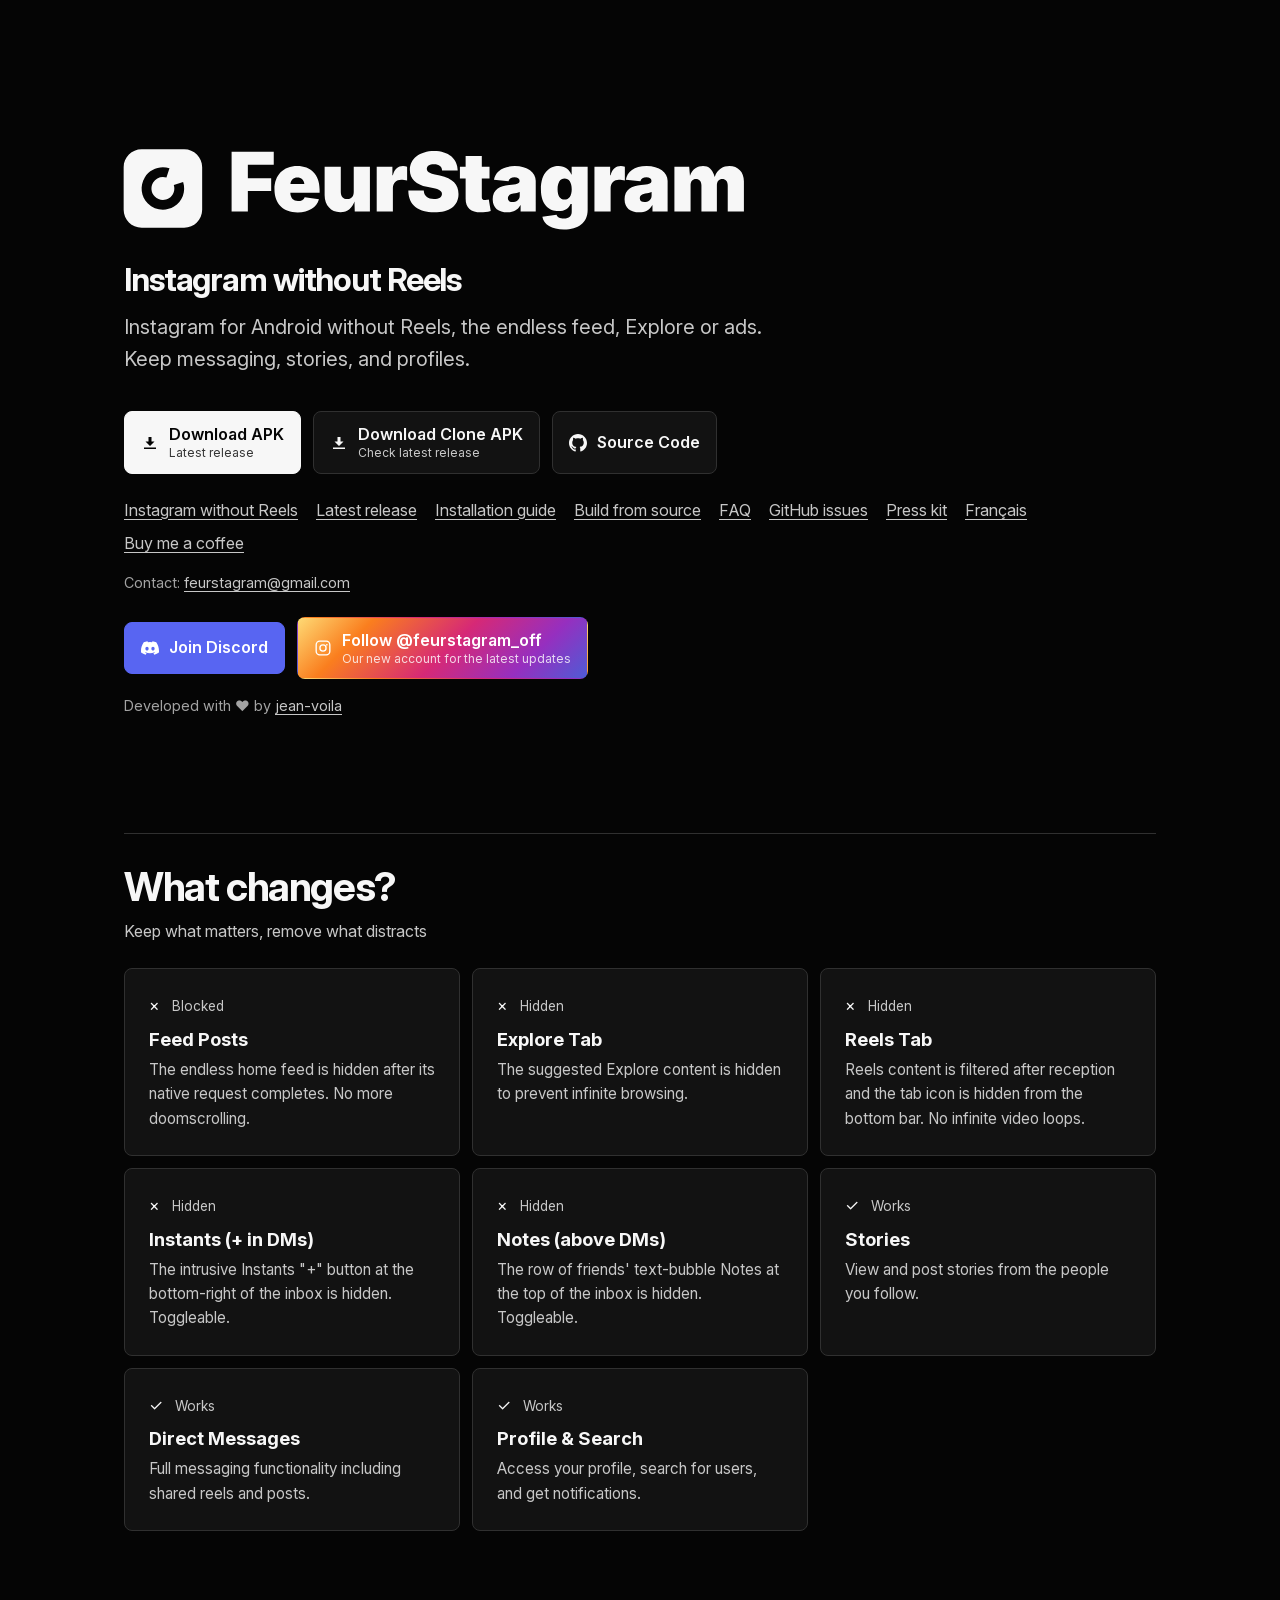
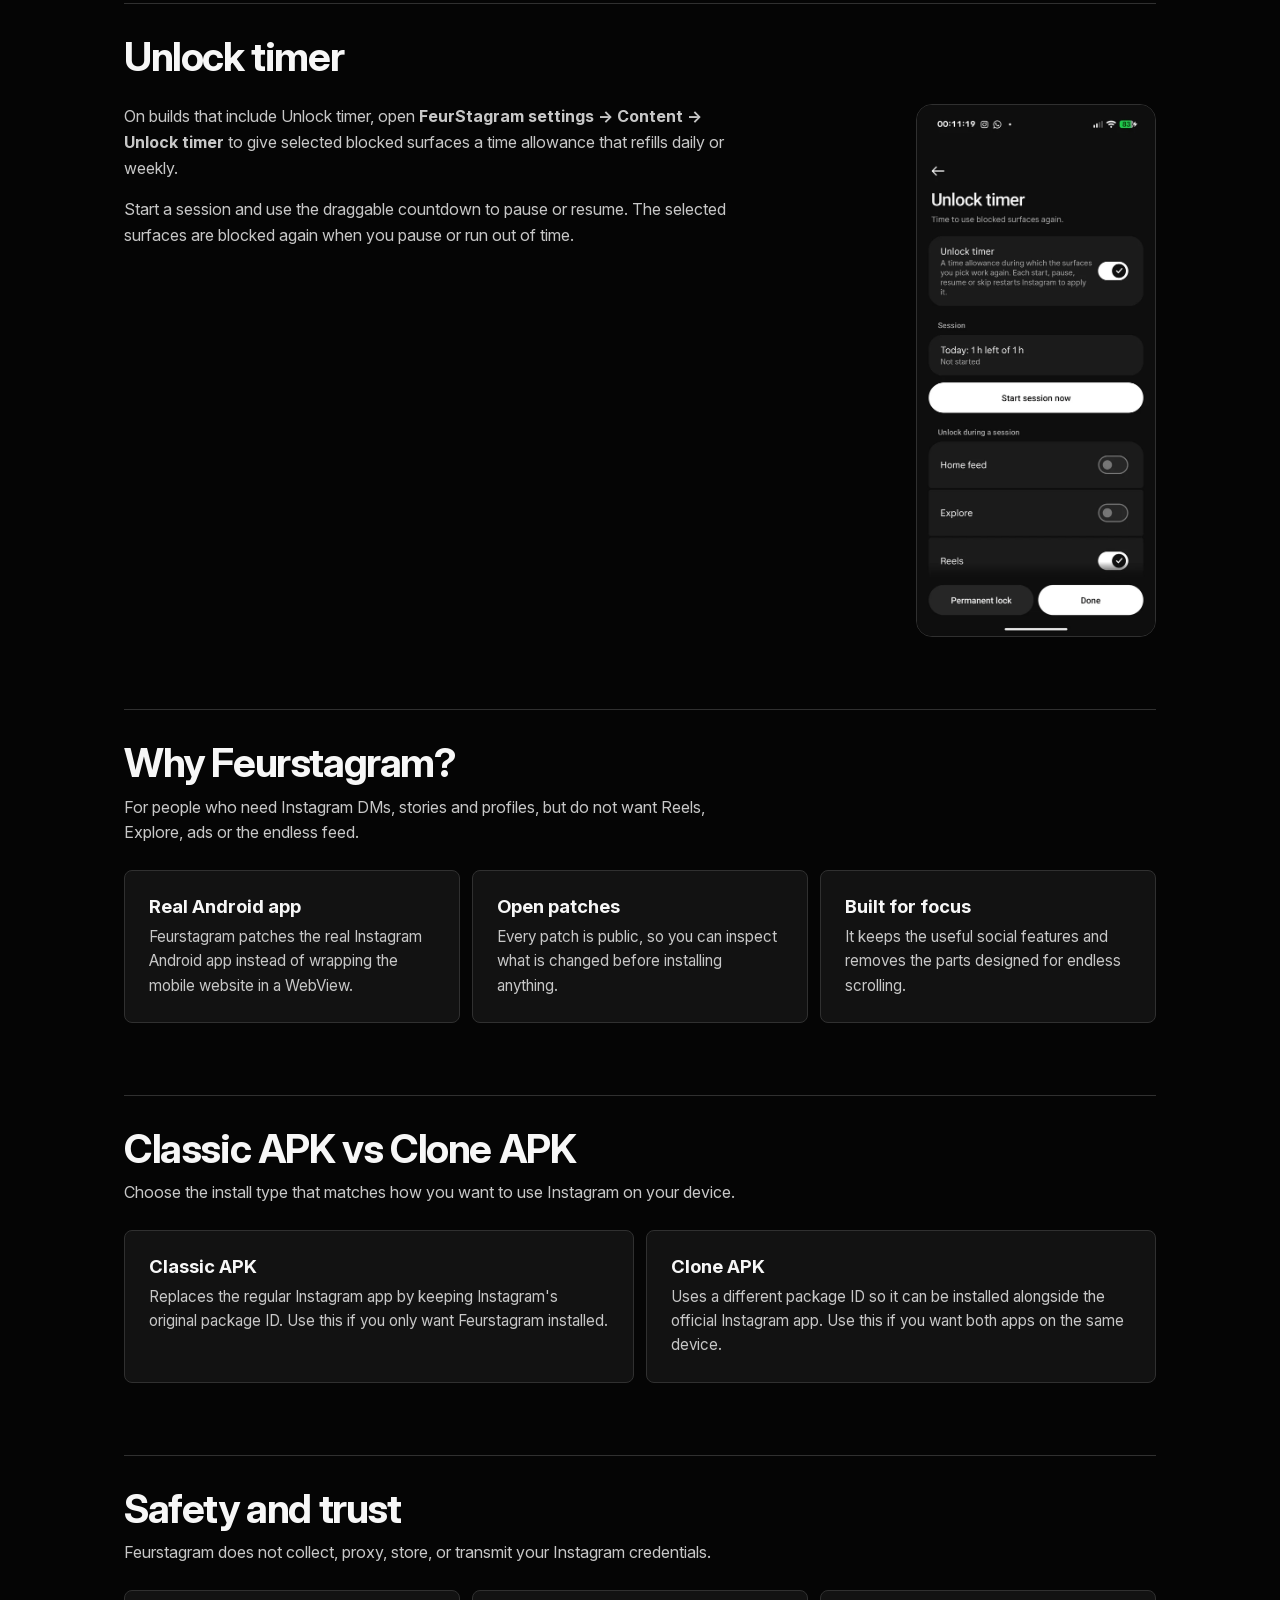
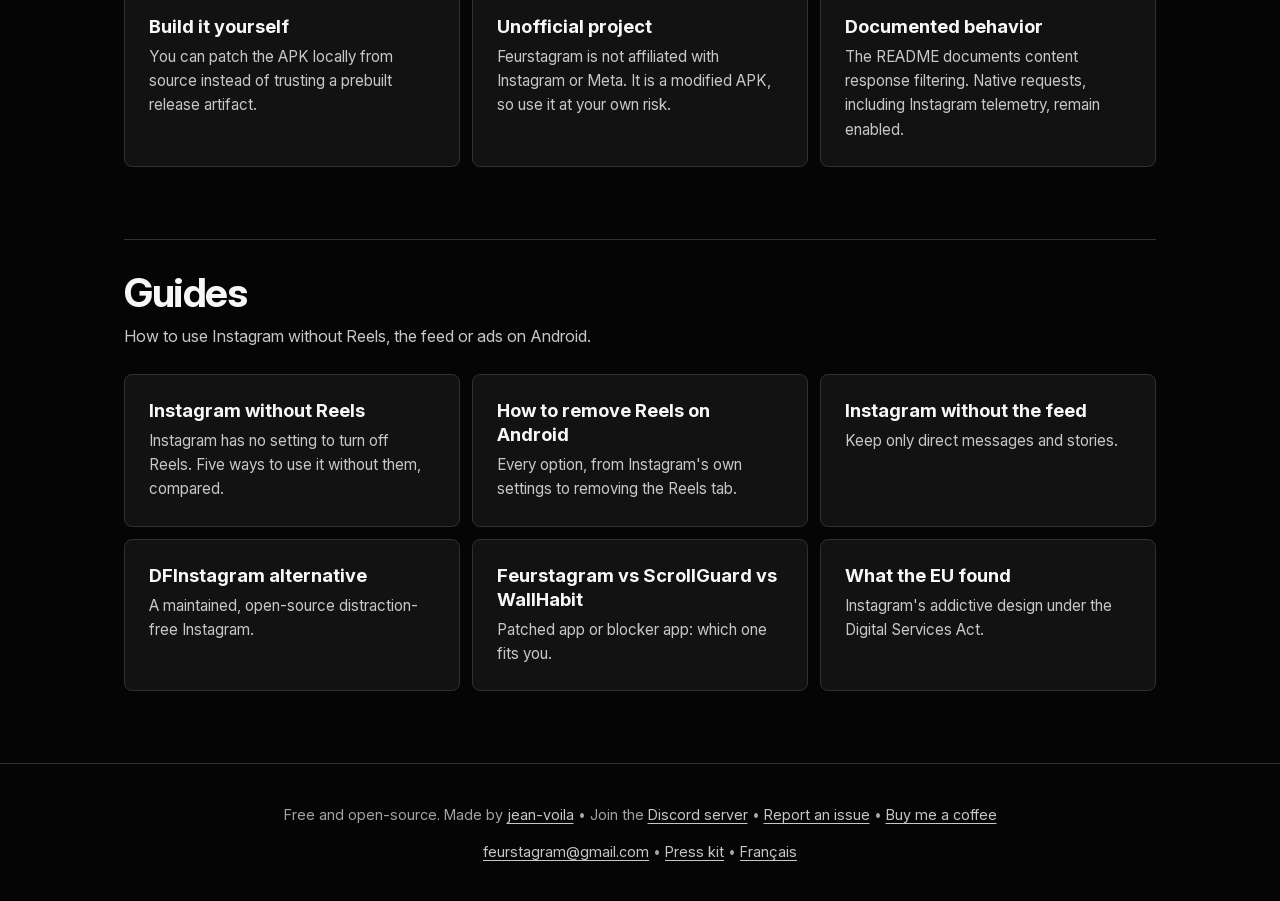
==== commit 41e3403f: "Bring back the yellow Buy me a coffee button" ====
--- a/docs/index.html
+++ b/docs/index.html
@@ -368,7 +368,7 @@
 
     <script data-name="BMC-Widget" data-cfasync="false" src="https://cdnjs.buymeacoffee.com/1.0.0/widget.prod.min.js"
         data-id="jean_voila" data-description="Support me on Buy me a coffee!" data-message=""
-        data-color="#F7F7F7" data-position="Right" data-x_margin="18" data-y_margin="18"></script>
+        data-color="#FFDD00" data-position="Right" data-x_margin="18" data-y_margin="18"></script>
 
     <script src="assets/site.js"></script>
     <script>
--- a/docs/assets/home.css
+++ b/docs/assets/home.css
@@ -58,6 +58,18 @@
 .btn-primary { background: var(--brand-paper); color: var(--brand-ink); border-color: var(--brand-paper); }
 .btn-primary:hover { background: var(--brand-secondary); }
 .btn-disabled { opacity: .5; pointer-events: none; }
+.btn-discord { background: #5865F2; color: #fff; border-color: #5865F2; }
+.btn-discord:hover { background: #4752C4; border-color: #4752C4; }
+.btn-discord svg { height: 14px; }
+.btn-instagram {
+    position: relative;
+    isolation: isolate;
+    overflow: hidden;
+    color: #fff;
+    border-color: transparent;
+    background: linear-gradient(135deg, #feda75 0%, #fa7e1e 22%, #d62976 52%, #962fbf 78%, #4f5bd5 100%);
+}
+.btn-instagram:hover { background: linear-gradient(135deg, #feda75 0%, #fa7e1e 22%, #d62976 52%, #962fbf 78%, #4f5bd5 100%); filter: brightness(1.06); }
 .btn svg { width: 18px; height: 18px; flex: none; }
 .btn-text { display: grid; line-height: 1.3; }
 .btn-meta { font-size: .75rem; font-weight: 400; opacity: .8; }
